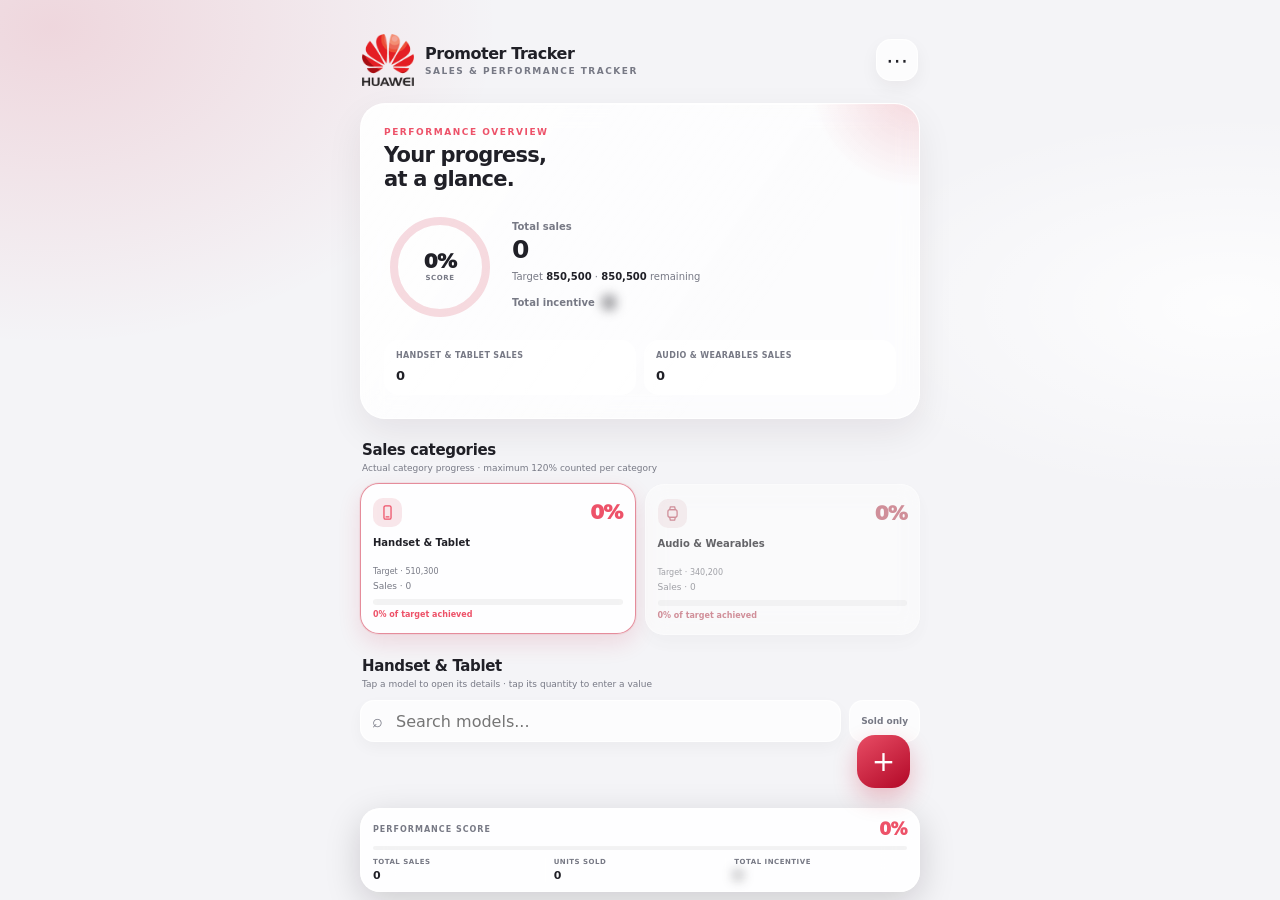
==== app/src/main/assets/index.html @ 17f8918c "Fix expanded product card clipping and smooth edit transitions" ====
<!doctype html>
<html lang="en">
<head>
<meta charset="utf-8">
<meta name="viewport" content="width=device-width,initial-scale=1,viewport-fit=cover">
<meta name="color-scheme" content="light dark">
<meta name="theme-color" content="#f7f7fa">
<title>Promoter Tracker — Liquid Glass V10 Exclusive Panels</title>
<style>
:root{
  color-scheme:light dark;
  --red:#c8102e;--red2:#ed5269;--ink:#202027;--muted:#777985;
  --bg:#f4f4f7;--glass:rgba(255,255,255,.72);--glass-strong:rgba(255,255,255,.91);
  --line:rgba(255,255,255,.94);--surface:rgba(255,255,255,.72);--soft:rgba(35,35,45,.055);
  --field:#fcfcfe;--field-border:rgba(72,76,91,.22);--field-shadow:inset 0 1px 2px rgba(25,28,38,.045),0 1px 2px rgba(25,28,38,.025);--shadow:0 14px 36px rgba(42,20,28,.075),inset 0 1px 0 rgba(255,255,255,.9);
  --danger:#c52b3e;--good:#16875a;
}
@media(prefers-color-scheme:dark){
 :root{
  --ink:#f3f3f6;--muted:#a5a6b0;--bg:#101116;--glass:rgba(31,32,41,.72);
  --glass-strong:rgba(29,30,38,.94);--line:rgba(255,255,255,.12);
  --surface:rgba(255,255,255,.065);--soft:rgba(255,255,255,.075);--field:#20212a;--field-border:rgba(255,255,255,.17);--field-shadow:inset 0 1px 2px rgba(0,0,0,.18);
  --shadow:0 14px 38px rgba(0,0,0,.28),inset 0 1px 0 rgba(255,255,255,.07);
  --danger:#ff7789;--good:#61d5a0;
 }
}
*{box-sizing:border-box;-webkit-tap-highlight-color:transparent}
html{scroll-behavior:smooth}
body{
 margin:0;min-height:100vh;padding:env(safe-area-inset-top) 14px calc(132px + env(safe-area-inset-bottom));
 color:var(--ink);font-family:Inter,ui-sans-serif,system-ui,-apple-system,"Segoe UI",sans-serif;
 background:radial-gradient(ellipse at 4% 3%,rgba(200,16,46,.13),transparent 28rem),
 radial-gradient(ellipse at 96% 34%,rgba(255,255,255,.82),transparent 25rem),
 linear-gradient(145deg,var(--bg),var(--bg));
}
@media(prefers-color-scheme:dark){
 body{background:radial-gradient(ellipse at 3% 2%,rgba(200,16,46,.19),transparent 28rem),radial-gradient(ellipse at 100% 30%,rgba(115,70,83,.10),transparent 26rem),linear-gradient(145deg,#101116,#171820 60%,#101116)}
}
button,input,select{font:inherit}button{cursor:pointer;color:inherit}
button:focus-visible,input:focus-visible,select:focus-visible{outline:2px solid var(--red2);outline-offset:2px}
.app{width:min(100%,560px);margin:auto}
.glass{background:var(--glass);border:1px solid var(--line);border-radius:25px;box-shadow:var(--shadow);backdrop-filter:blur(14px) saturate(1.18);-webkit-backdrop-filter:blur(14px) saturate(1.18)}
.top{display:flex;align-items:center;justify-content:space-between;padding:14px 2px 17px}
.brand{display:flex;align-items:center;gap:11px}.mark{width:52px;height:52px;flex:none;display:grid;place-items:center;background:transparent;border:0;border-radius:0;box-shadow:none;overflow:visible}
.mark img{display:block;width:52px;height:52px;object-fit:contain;object-position:center;filter:none}.brand b{font-size:16px;letter-spacing:-.45px}.brand small{display:block;margin-top:3px;color:var(--muted);font-size:9px;letter-spacing:1.5px;font-weight:800}
.icon{width:42px;height:42px;border:1px solid var(--line);border-radius:15px;background:var(--glass);box-shadow:0 7px 18px #1e14190d;font-size:22px}
.hero{position:relative;overflow:hidden;padding:20px 18px 17px;background:linear-gradient(125deg,var(--glass-strong),var(--glass) 70%)}
.hero:after{content:"";position:absolute;width:210px;height:210px;right:-100px;top:-125px;border-radius:50%;background:radial-gradient(circle,rgba(200,16,46,.17),transparent 70%);pointer-events:none}
.hero>*{position:relative;z-index:1}.herohead{display:flex;align-items:center;justify-content:space-between;gap:8px}
.eyebrow{color:var(--red2);font-size:9px;font-weight:850;letter-spacing:1.55px}
.hero h1{font-size:21px;line-height:1.12;letter-spacing:-.75px;margin:7px 0 0}
.tag{white-space:nowrap;border-radius:99px;padding:7px 9px;background:rgba(200,16,46,.09);border:1px solid rgba(200,16,46,.20);color:var(--red2);font-size:8px;font-weight:850;letter-spacing:.65px}
.hero-main{display:grid;grid-template-columns:104px minmax(0,1fr);align-items:center;gap:16px;margin-top:20px}
.ring{width:104px;height:104px;flex:none;position:relative;min-width:0}.ring svg{width:100%;height:100%;transform:rotate(-90deg)}
.ring circle{fill:none;stroke-width:8}.ring .track{stroke:rgba(200,16,46,.15)}.ring .value{stroke:var(--red2);stroke-linecap:round;stroke-dasharray:289;stroke-dashoffset:289;transition:stroke-dashoffset .25s ease}
.ringtext{position:absolute;inset:0;display:flex;flex-direction:column;align-items:center;justify-content:center;gap:4px;padding:8px;text-align:center;white-space:normal;overflow:hidden}.ringtext b{display:block;width:100%;font-size:clamp(15px,4.8vw,20px);font-weight:950;letter-spacing:-.8px;line-height:1;white-space:nowrap;font-variant-numeric:tabular-nums}.ringtext span{display:block;max-width:100%;font-size:7px;line-height:1.1;color:var(--muted);font-weight:850;letter-spacing:.55px;white-space:normal;overflow-wrap:anywhere}
.label{font-size:10px;color:var(--muted);font-weight:650}.sales-number{font-size:25px;font-weight:800;letter-spacing:-1px;margin:3px 0 5px}
.sub{font-size:10px;color:var(--muted);line-height:1.55}.sub b{color:var(--ink);font-weight:700}
.incentive-line{display:flex;align-items:center;gap:8px;margin-top:8px;flex-wrap:wrap}
.incentive-label{font-size:10px;color:var(--muted);font-weight:650}
.money{font-size:18px;font-weight:650;letter-spacing:-.35px;transition:filter .18s ease;display:inline-block;border:0;padding:0;background:transparent;color:var(--ink);font-family:inherit;cursor:pointer;text-align:left}
.money.concealed{filter:blur(6px);user-select:none;-webkit-user-select:none}
.money:focus-visible{outline:2px solid var(--red2);outline-offset:4px;border-radius:5px}
.incentive-toggle{touch-action:manipulation}
.stats{display:flex;gap:8px;margin-top:17px}.stat{flex:1;min-width:0;padding:10px 11px;border-radius:15px;background:var(--surface);border:1px solid var(--line)}
.stat small{display:block;font-size:8px;color:var(--muted);font-weight:800;margin-bottom:5px;letter-spacing:.35px}.stat b{font-size:13px;font-weight:750}
.heading{display:flex;justify-content:space-between;align-items:end;margin:22px 2px 11px}
.heading h2{font-size:15px;letter-spacing:-.35px;margin:0;font-weight:820}.heading p{font-size:9px;color:var(--muted);margin:4px 0 0}
.cats{display:grid;grid-template-columns:1fr 1fr;gap:9px}
.cat{text-align:left;padding:12px;border-radius:19px;border:1px solid var(--line);background:var(--glass);box-shadow:0 8px 20px rgba(25,20,30,.045);backdrop-filter:blur(10px);-webkit-backdrop-filter:blur(10px);opacity:.68;filter:saturate(.62);transform:translateY(0);transition:opacity .24s ease,filter .24s ease,transform .24s ease,background-color .24s ease,border-color .24s ease,box-shadow .24s ease}
.cat.active{opacity:1;filter:saturate(1);transform:translateY(-1px);background:var(--glass-strong);border-color:rgba(200,16,46,.48);box-shadow:0 9px 23px rgba(200,16,46,.12),0 0 0 1px rgba(200,16,46,.06)}
.cat:active{transform:scale(.985)}
.cat:focus-visible{outline:2px solid var(--red2);outline-offset:3px}
#listTitle{transition:opacity .18s ease,transform .18s ease}
.list.category-switching{animation:categoryListEnter .28s ease both}
@keyframes categoryListEnter{from{opacity:.55;transform:translateY(5px)}to{opacity:1;transform:translateY(0)}}
@media(prefers-reduced-motion:reduce){.cat,#listTitle,.list.category-switching{transition:none;animation:none!important}}
.catrow{display:flex;align-items:center;justify-content:space-between;min-height:32px}.caticon{width:29px;height:29px;border-radius:10px;display:grid;place-items:center;color:var(--red2);background:rgba(200,16,46,.10);font-size:16px}
.pct{color:var(--red2);font-weight:950;font-size:20px;letter-spacing:-.8px;line-height:1}.catname{font-size:10px;font-weight:850;line-height:1.3;margin-top:8px;min-height:26px}
.target{font-size:8px;color:var(--muted);margin-top:5px}.cat-sales{font-size:9px;color:var(--muted);margin-top:5px}.achievement-note{font-size:8px;color:var(--red2);font-weight:850;margin-top:5px;min-height:11px}
.track{height:6px;border-radius:99px;background:var(--soft);overflow:hidden;margin-top:8px}.fill{height:100%;border-radius:99px;background:linear-gradient(90deg,var(--red),var(--red2));width:0%;transition:width .2s ease}


.tools{display:flex;gap:8px;margin-bottom:10px}.searchwrap{position:relative;flex:1;min-width:0}.searchwrap span{position:absolute;left:12px;top:10px;color:var(--muted);font-size:18px}
.search{width:100%;height:42px;border:1px solid var(--line);border-radius:14px;background:var(--glass);padding:0 10px 0 35px;outline:none;color:var(--ink);box-shadow:0 6px 15px rgba(25,20,30,.035)}
.filter{border:1px solid var(--line);border-radius:14px;padding:0 11px;background:var(--glass);font-size:9px;font-weight:800;color:var(--muted)}
.filter.active{color:var(--red2);background:rgba(200,16,46,.10);border-color:rgba(200,16,46,.30)}
.list{padding-bottom:12px;display:grid;gap:8px}.model{display:grid;grid-template-columns:minmax(0,1fr) auto;gap:8px 10px;padding:12px;border:1px solid var(--line);border-radius:18px;background:var(--glass);box-shadow:0 7px 17px rgba(25,20,30,.035);content-visibility:auto;contain-intrinsic-size:100px}
.model.sold{background:var(--glass-strong)}.model-main{display:block;width:100%;min-width:0;padding:0;border:0;background:transparent;text-align:left;color:inherit;cursor:pointer}.model-top{display:flex;align-items:center;gap:7px;min-width:0}
.modelname{font-size:12px;font-weight:820;white-space:nowrap;overflow:hidden;text-overflow:ellipsis}.meta,.detailtext{font-size:8px;color:var(--muted);margin-top:4px}
.stepper{display:flex;align-items:center;gap:6px;padding:4px;border-radius:12px;background:var(--soft);border:1px solid var(--line);align-self:center}
.stepper button{width:27px;height:27px;border:0;border-radius:9px;background:var(--glass-strong);box-shadow:0 2px 6px rgba(20,20,25,.08);font-size:17px;color:var(--ink)}
.stepper .plus{background:linear-gradient(145deg,#e64b64,#b80b2b);color:#fff;box-shadow:0 4px 9px #c8102e35}
.stepper .qty-edit{min-width:29px;height:29px;padding:0 4px;border:1px solid var(--line);border-radius:9px;background:var(--glass-strong);color:var(--red2);font-size:13px;font-weight:950;text-align:center;font-variant-numeric:tabular-nums}.stepper .qty-manual{width:54px;height:29px;padding:0 4px;border:1px solid rgba(200,16,46,.42);border-radius:9px;background:var(--field);color:var(--ink);font-size:13px;font-weight:900;text-align:center;font-variant-numeric:tabular-nums;outline:none}
.details{display:grid;grid-column:1/-1;grid-template-columns:minmax(0,1fr);grid-template-rows:0fr;gap:0;border-top:1px solid transparent;padding-top:0;min-height:0;opacity:0;transform:translateY(-4px);transition:grid-template-rows .32s cubic-bezier(.2,.75,.25,1),padding-top .28s ease,opacity .22s ease,transform .32s ease,border-color .25s ease}
.model.open .details{grid-template-rows:1fr;gap:9px;border-top-color:var(--line);padding-top:10px;opacity:1;transform:translateY(0)}
.details-inner{grid-column:1/-1;display:grid;grid-template-columns:minmax(0,1fr) minmax(0,1fr);gap:9px;min-height:0;overflow:hidden;align-content:start}
.details label{font-size:8px;color:var(--muted);font-weight:750;display:grid;gap:5px}
.details input{width:100%;height:40px;min-width:0;border:1px solid var(--field-border);border-radius:12px;padding:0 11px;background:var(--field);box-shadow:var(--field-shadow);color:var(--ink);transition:border-color .18s ease,box-shadow .18s ease,background-color .18s ease}.details input:focus{border-color:rgba(200,16,46,.58);box-shadow:0 0 0 3px rgba(200,16,46,.09),var(--field-shadow)}
.detail-actions{grid-column:1/-1;display:flex;align-items:center;justify-content:space-between;gap:8px;margin-top:2px}.detail-note{font-size:8px;color:var(--muted)}
.delete-model{border:1px solid rgba(197,43,62,.28);border-radius:10px;background:rgba(197,43,62,.09);color:var(--danger);font-size:9px;font-weight:850;padding:8px 11px}
.empty{padding:24px;text-align:center;color:var(--muted);font-size:11px}
.foot{text-align:center;color:var(--muted);font-size:8px;margin:16px 0 4px;opacity:.8}
.fab{position:fixed;transition:opacity .18s ease,transform .18s ease;z-index:10;touch-action:manipulation;pointer-events:auto;right:max(20px,calc((100vw - 560px)/2 + 10px));bottom:calc(112px + env(safe-area-inset-bottom));width:53px;height:53px;border:0;border-radius:18px;color:#fff;font-size:28px;background:linear-gradient(145deg,#e84d65,#b20827);box-shadow:0 10px 23px #c8102e40}
.fab.at-page-end{opacity:0;pointer-events:none;transform:translateY(10px) scale(.92)}
body.editing-model .fab{opacity:0;pointer-events:none;transform:translateY(10px) scale(.92)}
body.editing-model .sticky-summary{opacity:0;pointer-events:none;transform:translate(-50%,12px);transition:opacity .2s ease,transform .24s ease}
.sticky-summary{transition:opacity .2s ease,transform .24s ease}
.sticky-summary{position:fixed;z-index:6;left:50%;bottom:calc(8px + env(safe-area-inset-bottom));transform:translateX(-50%);width:min(calc(100% - 18px),560px);padding:10px 12px 9px;border:1px solid var(--line);border-radius:20px;background:var(--glass-strong);box-shadow:0 10px 35px rgba(15,12,20,.17),inset 0 1px 0 rgba(255,255,255,.25);backdrop-filter:blur(16px) saturate(1.2);-webkit-backdrop-filter:blur(16px) saturate(1.2)}
.summary-top{display:flex;align-items:center;justify-content:space-between;gap:8px;margin-bottom:7px}
.summary-title{font-size:8px;font-weight:900;letter-spacing:1px;color:var(--muted)}
.summary-percent{font-size:17px;font-weight:950;letter-spacing:-.5px;color:var(--red2)}
.summary-track{height:4px;border-radius:99px;background:var(--soft);overflow:hidden;margin-bottom:8px}.summary-track span{display:block;height:100%;width:0;background:linear-gradient(90deg,var(--red),var(--red2));border-radius:99px}
.summary-metrics{display:grid;grid-template-columns:1fr 1fr 1fr;gap:8px}
.summary-metric{min-width:0;border-right:1px solid var(--line);padding-right:6px}.summary-metric:last-child{border:0}
.summary-metric small{display:block;font-size:7px;color:var(--muted);font-weight:850;letter-spacing:.5px;margin-bottom:3px}
.summary-metric b{display:block;font-size:11px;font-weight:750;white-space:nowrap;overflow:hidden;text-overflow:ellipsis}
.summary-incentive{display:flex;align-items:center;gap:5px}.summary-incentive .money{font-size:11px;font-weight:650}
.sheet{position:fixed;inset:0;z-index:15;display:none;align-items:end;justify-content:center;padding:12px;background:rgba(15,12,18,.40);backdrop-filter:blur(6px);-webkit-backdrop-filter:blur(6px)}
.sheet.show{display:flex}.panel{width:min(100%,510px);max-height:84vh;overflow:auto;border-radius:25px;padding:19px;background:var(--glass-strong);border:1px solid var(--line);box-shadow:0 24px 65px rgba(0,0,0,.28)}
.grip{width:38px;height:4px;border-radius:99px;background:var(--muted);opacity:.35;margin:-7px auto 16px}
.panel h2{font-size:18px;margin:0 0 14px;letter-spacing:-.45px}
.settings-section-title{font-size:12px;font-weight:900;letter-spacing:.2px;margin:8px 0 0;color:var(--ink)}
.field{display:grid;gap:5px;margin-bottom:11px;font-size:9px;color:var(--muted);font-weight:800}
.field input,.field select{height:42px;border:1px solid var(--line);border-radius:12px;background:var(--field);padding:0 11px;color:var(--ink)}
.fieldrow{display:grid;grid-template-columns:1fr 1fr;gap:9px}
.primary,.secondary,.danger-btn{width:100%;min-height:43px;border-radius:13px;font-size:11px;font-weight:850}
.primary{border:0;color:#fff;background:linear-gradient(110deg,#d51b3b,#ad0928);box-shadow:0 7px 17px #c8102e2a}
.secondary{margin-top:8px;border:1px solid var(--line);background:var(--surface);color:var(--ink)}
.danger-btn{margin-top:8px;border:1px solid rgba(197,43,62,.28);background:rgba(197,43,62,.08);color:var(--danger)}
.helper{font-size:9px;line-height:1.5;color:var(--muted);margin:10px 2px}
.drive-delete-picker{margin-top:16px;padding:12px;border:1px solid var(--line);border-radius:14px;background:var(--surface)}
.drive-delete-heading{display:flex;align-items:center;justify-content:space-between;gap:10px;flex-wrap:wrap;font-size:12px}
.drive-select-all{display:flex;align-items:center;gap:7px;font-size:11px}
.drive-select-all input,.drive-backup-delete-item input{width:18px;height:18px;accent-color:var(--accent);flex:0 0 auto}
.drive-backup-delete-list{max-height:260px;overflow-y:auto;overscroll-behavior:contain;border:1px solid var(--line);border-radius:10px;background:var(--bg)}
.drive-backup-delete-item{display:flex;align-items:center;gap:10px;padding:10px;border-bottom:1px solid var(--line);min-width:0}
.drive-backup-delete-item:last-child{border-bottom:0}
.drive-backup-delete-details{display:flex;flex-direction:column;gap:3px;min-width:0;flex:1}
.drive-backup-delete-details b{font-size:11px;overflow-wrap:anywhere}
.drive-backup-delete-details small{font-size:10px;color:var(--muted)}
#driveDeleteSelected:disabled{opacity:.45;cursor:not-allowed}
.toast{
 position:fixed;z-index:100;left:50%;
 bottom:calc(18px + env(safe-area-inset-bottom));
 width:max-content;max-width:calc(100vw - 32px);box-sizing:border-box;
 transform:translate(-50%,12px);opacity:0;pointer-events:none;
 display:block;background:#252329;color:#fff;
 padding:12px 16px;border:1px solid rgba(255,255,255,.12);border-radius:16px;
 font-size:12px;font-weight:750;line-height:1.45;text-align:center;
 white-space:normal;overflow-wrap:anywhere;word-break:normal;
 box-shadow:0 8px 28px rgba(0,0,0,.24);
 transition:opacity .16s,transform .16s;
}
.toast.show{opacity:1;transform:translate(-50%,0)}
@media(max-width:380px){.toast{max-width:calc(100vw - 24px);padding:11px 14px;font-size:11px}}
.hidden-file{display:none}
@media(min-width:700px){body{padding-top:20px}.hero{padding:23px}.hero-main{grid-template-columns:112px minmax(0,1fr)}.ring{width:112px;height:112px}}
@media(max-width:360px){body{padding-left:9px;padding-right:9px}.hero{padding:17px 14px}.hero-main{grid-template-columns:88px minmax(0,1fr);gap:12px}.ring{width:88px;height:88px}.sales-number{font-size:22px}.tag{font-size:7px;padding:6px}.sticky-summary{width:calc(100% - 12px);padding:9px}.summary-metric b{font-size:10px}}
@media(prefers-reduced-motion:reduce){*,*::before,*::after{scroll-behavior:auto!important;transition:none!important;animation:none!important}}
 

/* Light-mode readability correction: Backup & Restore only. */
@media(prefers-color-scheme:light){
 #sBackup .panel{background:#f8f8fb;border-color:#d1d2da}
 #sBackup .backup-source{background:#fff;border-color:#d2d3dc}
 #sBackup .backup-source h3{color:#202027}
 #sBackup .note,#sBackup .backup-status{color:#555762}
 #sBackup .field{color:#454752}
 #sBackup .secondary,#sBackup .restore-trigger{
  background:#f0f0f4;border-color:#c6c7d1;color:#202027;
 }
 #sBackup #pasteBackup{background:#fff;border-color:#c6c7d1;color:#202027}
 #sBackup #pasteBackup::placeholder{color:#777985;opacity:1}
}

/* Native Android backup controls retained inside the approved V10 panels. */
/* Backup sheet: responsive destination accordions. */
#sBackup{overflow-x:hidden;padding:10px;align-items:flex-end}
#sBackup .backup-panel{width:min(100%,510px);max-width:100%;min-width:0;max-height:88vh;max-height:88dvh;overflow-x:hidden;overscroll-behavior:contain}
#sBackup .backup-panel>*{min-width:0;max-width:100%}
#sBackup .backup-source,#sBackup .backup-accordion{min-width:0;max-width:100%;overflow:hidden}
.backup-intro{font-size:10px}
.backup-destination-row{display:grid;grid-template-columns:repeat(3,minmax(0,1fr));gap:7px}
.backup-destination-row label{display:flex;align-items:center;justify-content:center;gap:5px;min-width:0;padding:10px 5px;border:1px solid var(--line);border-radius:12px;background:var(--surface);font-size:10px;font-weight:800}
.backup-destination-row input{width:16px;height:16px;accent-color:var(--red2);flex:none}
.backup-accordion{border:1px solid var(--line);border-radius:16px;background:var(--surface);margin:10px 0}
.backup-accordion summary{display:flex;align-items:center;justify-content:space-between;gap:10px;list-style:none;cursor:pointer;padding:14px;min-width:0}
.backup-accordion summary::-webkit-details-marker{display:none}
.backup-accordion summary span:first-child{display:grid;gap:4px;min-width:0}
.backup-accordion summary b{font-size:12px}
.backup-accordion summary small{font-size:9px;line-height:1.4;color:var(--muted);font-weight:500}
.accordion-chevron{font-size:20px;color:var(--red2);transition:transform .15s}
.backup-accordion[open] .accordion-chevron{transform:rotate(180deg)}
.accordion-content{padding:0 12px 12px;display:grid;gap:8px;min-width:0}
.accordion-content .field{min-width:0;width:100%;margin:0}
.accordion-content select{width:100%;min-width:0;height:42px;border:1px solid var(--line);border-radius:12px;background:var(--field);padding:0 10px;color:var(--ink)}
.backup-actions{display:grid;grid-template-columns:repeat(2,minmax(0,1fr));gap:8px}
.backup-actions>*{width:100%;min-width:0;margin:0}
#sBackup .backup-row{flex-wrap:wrap;align-items:center}
#sBackup .backup-row>*{min-width:0;max-width:100%}
#sBackup .backup-row .field{flex:1 1 100%}
#sBackup .backup-status,#sBackup .note{overflow-wrap:anywhere}
#sBackup .restore-trigger{min-height:43px;padding:0 8px}
@media(max-width:380px){.backup-destination-row label{font-size:9px;gap:3px;padding:9px 3px}.backup-actions{grid-template-columns:1fr}}

.backup-source{padding:12px;border:1px solid var(--line);border-radius:16px;background:var(--surface);display:grid;gap:8px;margin:10px 0}
.backup-source h3{font-size:11px;margin:0;color:var(--ink)}
.backup-row{display:flex;align-items:center;justify-content:space-between;gap:8px;min-width:0}
.backup-row .secondary,.backup-row .primary{width:auto;flex:1;min-width:0;padding:0 8px;font-size:9px}
.backup-status,.note{font-size:8px;line-height:1.5;color:var(--muted)}
.backup-select{display:grid;gap:4px}
.restore-trigger{position:relative;display:grid;place-items:center;cursor:pointer;text-align:center}
.restore-trigger input[type=file]{position:absolute;inset:0;width:100%;height:100%;opacity:0;z-index:2;cursor:pointer;font-size:0}
#pasteBackup{width:100%;min-height:88px;resize:vertical;text-align:left;font:10px/1.5 ui-monospace,monospace;border:1px solid var(--line);border-radius:12px;padding:10px;color:var(--ink);background:var(--field)}
#pasteBackup:focus{border-color:rgba(200,16,46,.48);box-shadow:0 0 0 3px rgba(200,16,46,.09);outline:0}

/* Hidden reorder control: appears only after a long press on a model card. */
.model-top{display:flex;align-items:center;gap:8px}
.model-top .modelname{flex:1;min-width:0}
.drag-handle{display:none;flex:none;width:30px;height:30px;border:1px solid var(--line);border-radius:9px;background:var(--surface);color:var(--muted);font-size:20px;line-height:1;place-items:center;user-select:none;-webkit-user-select:none}
.model.reorder-armed .drag-handle{display:grid}
.model.reorder-armed{outline:1px dashed var(--red2)}
.model.dragging{opacity:.48;outline:1px dashed var(--red2)}
.model.drag-over{border-color:var(--red2);box-shadow:0 0 0 2px rgba(200,16,46,.12)}

/* Version update indicator and changelog panel */
.menu-with-update{position:relative}
.update-dot{position:absolute;right:5px;top:5px;width:9px;height:9px;border-radius:50%;background:#d71935;border:2px solid var(--surface);box-shadow:0 0 0 1px rgba(215,25,53,.18);display:none}
.update-dot.visible{display:block}
.new-pill{display:inline-flex;align-items:center;justify-content:center;margin-left:8px;padding:2px 6px;border-radius:99px;background:#d71935;color:#fff;font-size:8px;font-weight:850;letter-spacing:.4px}
.change-entry{padding:12px 0;border-top:1px solid var(--line)}
.change-version{font-size:11px;font-weight:850;color:var(--red2);margin-bottom:7px}
.change-entry ul{margin:0;padding-left:18px;color:var(--text);font-size:11px;line-height:1.65}
.change-entry li{margin:5px 0}

.security-divider{height:1px;background:var(--line);margin:16px 0 10px}
.security-setting-row{display:flex;align-items:center;justify-content:space-between;gap:14px;padding:10px 0;border-bottom:1px solid var(--line)}
.security-setting-row div{display:flex;flex-direction:column;gap:4px}.security-setting-row b{font-size:12px;color:var(--text)}.security-setting-row small{font-size:10px;color:var(--muted);line-height:1.4}
.security-setting-row input{width:22px;height:22px;accent-color:var(--red2)}
.security-status{font-size:10px;line-height:1.5;color:var(--muted);margin:9px 0}
.security-lock{display:none;position:fixed;inset:0;z-index:10000;background:var(--bg);align-items:center;justify-content:center;padding:22px}
.security-lock.show{display:flex}.security-lock-card{width:min(100%,360px);padding:26px 22px;border:1px solid var(--line);border-radius:22px;background:var(--surface);box-shadow:var(--shadow);text-align:center}
.security-lock-brand{font-size:10px;letter-spacing:2px;font-weight:900;color:var(--muted)}.security-fingerprint{width:90px;height:90px;margin:22px auto 16px;border-radius:50%;display:grid;place-items:center;background:rgba(200,16,46,.09);color:var(--red2);font-size:52px}
.security-lock-card h2{font-size:20px;margin:8px 0}.security-lock-card p{font-size:12px;color:var(--muted);line-height:1.5}.security-lock-card button{width:100%;margin-top:10px}.security-lock-card #pinUnlockArea[hidden]{display:none}\n</style>
<style>
/* Backup & Restore text must wrap inside the panel on narrow phones. */
#sBackup .backup-panel{box-sizing:border-box;padding-left:16px;padding-right:16px}
#sBackup .backup-panel p,#sBackup .backup-panel small,#sBackup .backup-panel label,
#sBackup .backup-panel summary,#sBackup .backup-panel h2,#sBackup .backup-panel h3{
 max-width:100%;min-width:0;white-space:normal;overflow-wrap:anywhere;word-break:normal;
}
#sBackup .backup-intro,#sBackup .backup-save-explainer{font-size:12px;line-height:1.55;margin:8px 0 12px}
#sBackup .backup-status,#sBackup .note{line-height:1.5;text-align:left}
#sBackup .backup-destination-row label{white-space:normal;text-align:center;line-height:1.3}
#sBackup .backup-source,#sBackup .backup-accordion{box-sizing:border-box}
</style>
</head>
<body>
<div class="app">
 <header class="top">
  <div class="brand"><div class="mark" role="img" aria-label="Huawei logo"><img src="huawei-logo.png" alt="Huawei logo"></div><div><b>Promoter Tracker</b><small>SALES & PERFORMANCE TRACKER</small></div></div>
  <button class="icon menu-with-update" id="menu" type="button" aria-label="Open quick actions" aria-haspopup="dialog">⋯<span class="update-dot" id="changelogDot" aria-hidden="true"></span></button>
 </header>

 <section class="hero glass">
  <div class="herohead">
   <div><div class="eyebrow">PERFORMANCE OVERVIEW</div><h1>Your progress,<br>at a glance.</h1></div>
  </div>
  <div class="hero-main">
   <div class="ring"><svg viewBox="0 0 112 112" aria-hidden="true"><circle class="track" cx="56" cy="56" r="46"/><circle class="value" id="ring" cx="56" cy="56" r="46"/></svg><div class="ringtext"><b id="score">0%</b><span>SCORE</span></div></div>
   <div>
    <div class="label">Total sales</div><div class="sales-number" id="salesTotal">0</div>
    <div class="sub">Target <b id="targetTotal">850,500</b> · <b id="remaining">850,500</b> remaining</div>
    <div class="incentive-line"><span class="incentive-label">Total incentive</span><button class="money concealed incentive-toggle" id="heroIncentive" type="button" data-incentive-toggle aria-label="Tap to reveal total incentive">0</button></div>
   </div>
  </div>
  <div class="stats">
   <div class="stat"><small>HANDSET &amp; TABLET SALES</small><b id="handsetSales">0</b></div>
   <div class="stat"><small>AUDIO &amp; WEARABLES SALES</small><b id="wearSales">0</b></div>
  </div>
 </section>

 <div class="heading"><div><h2>Sales categories</h2><p>Actual category progress · maximum 120% counted per category</p></div></div>
 <section class="cats">
  <button class="cat active" data-cat="m" aria-pressed="true">
   <div class="catrow"><span class="caticon" aria-hidden="true"><svg viewBox="0 0 24 24" width="17" height="17" fill="none" stroke="currentColor" stroke-width="1.8" stroke-linecap="round" stroke-linejoin="round"><rect x="7" y="2.5" width="10" height="19" rx="2.2"/><path d="M10 18.2h4"/></svg></span><span class="pct" id="mPct">0%</span></div>
   <div class="catname">Handset &amp; Tablet</div><div class="target">Target · <span id="mTarget">510,300</span></div>
   <div class="cat-sales">Sales · <span id="mSales">0</span></div><div class="track"><div class="fill" id="mFill"></div></div><div class="achievement-note" id="mAchievement">0% of target achieved</div>
  </button>
  <button class="cat" data-cat="w" aria-pressed="false">
   <div class="catrow"><span class="caticon" aria-hidden="true"><svg viewBox="0 0 24 24" width="17" height="17" fill="none" stroke="currentColor" stroke-width="1.8" stroke-linecap="round" stroke-linejoin="round"><path d="M9 2.5h6l1 4H8l1-4ZM8 17.5h8l-1 4H9l-1-4Z"/><rect x="5.5" y="6.5" width="13" height="11" rx="3"/></svg></span><span class="pct" id="wPct">0%</span></div>
   <div class="catname">Audio &amp; Wearables</div><div class="target">Target · <span id="wTarget">340,200</span></div>
   <div class="cat-sales">Sales · <span id="wSales">0</span></div><div class="track"><div class="fill" id="wFill"></div></div><div class="achievement-note" id="wAchievement">0% of target achieved</div>
  </button>
 </section>

 

 <div class="heading"><div><h2 id="listTitle">Handset &amp; Tablet</h2><p>Tap a model to open its details · tap its quantity to enter a value</p></div></div>
 <div class="tools">
  <div class="searchwrap"><span>⌕</span><input class="search" id="search" placeholder="Search models..." type="search" aria-label="Search models"></div>
  <button class="filter" id="sold">Sold only</button>
 </div>
 <main class="list" id="models"></main>
</div>

<button class="fab" id="add" type="button" aria-label="Add a model" title="Add a model">+</button>

<div class="sticky-summary" aria-label="Always visible performance summary">
 <div class="summary-top"><span class="summary-title">PERFORMANCE SCORE</span><span class="summary-percent" id="stickyPct">0%</span></div>
 <div class="summary-track"><span id="stickyFill"></span></div>
 <div class="summary-metrics">
  <div class="summary-metric"><small>TOTAL SALES</small><b id="stickySales">0</b></div>
  <div class="summary-metric"><small>UNITS SOLD</small><b id="stickyUnits">0</b></div>
  <div class="summary-metric"><small>TOTAL INCENTIVE</small><div class="summary-incentive"><button class="money concealed incentive-toggle" id="stickyIncentive" type="button" data-incentive-toggle aria-label="Tap to reveal total incentive">0</button></div></div>
 </div>
</div>

<div class="sheet" id="addSheet"><div class="panel"><div class="grip"></div><h2>Add a model</h2>
 <label class="field">Model name<input id="newName" placeholder="e.g. New handset" maxlength="70"></label>
 <label class="field">Category<select id="newCat"><option value="m">Handset &amp; Tablet</option><option value="w">Audio &amp; Wearables</option></select></label>
 <div class="fieldrow"><label class="field">RRP / sales value<input id="newRrp" type="number" min="0" step="0.01" placeholder="0"></label><label class="field">Incentive per unit (AED)<input id="newInc" type="number" min="0" step="0.01" placeholder="0"></label></div>
 <button class="primary" id="save">Add model</button><button class="secondary" data-close>Cancel</button>
</div></div>

<div class="sheet" id="menuSheet" role="dialog" aria-modal="true" aria-label="Quick actions"><div class="panel"><div class="grip"></div><h2>Quick actions</h2>
  <button class="secondary" id="openOptions" type="button">Settings</button>
  <button class="secondary" id="openChangelog" type="button">What’s new <span class="new-pill" id="newPill">NEW</span></button>
  <button class="secondary" id="openBackup" type="button">Backup &amp; Restore</button>
  <button class="secondary" id="checkUpdates" type="button">Check for updates</button>
  <button class="secondary" data-close type="button">Close</button>
 </div></div>
 <div class="sheet" id="changelogSheet" role="dialog" aria-modal="true" aria-label="What’s new">
 <div class="panel">
  <div class="grip"></div>
  <h2>What’s new</h2>
  <p class="helper">Updates in this version of Promoter Tracker.</p>
  <div class="change-entry"><div class="change-version">Google Drive backups</div><ul><li>Connect your Google account to keep encrypted backups in Drive.</li><li>Save a backup to Drive whenever you want, or restore a previous backup.</li><li>Choose Local or Google Drive as the single automatic backup destination.</li><li>Set separate schedules and storage options for each destination.</li></ul></div>
  <div class="change-entry"><div class="change-version">Incentive privacy</div><ul>
   <li>Incentives stay blurred until you choose to reveal them.</li>
   <li>Unlock incentive amounts securely with your fingerprint.</li>
   <li>Turn fingerprint verification for incentives on or off in Settings.</li>
   <li>Tap a revealed incentive again to hide it.</li>
  </ul></div>
  <div class="change-entry"><div class="change-version">App security</div><ul>
   <li>Protect the app with fingerprint unlock and a six-digit backup PIN.</li>
   <li>Choose when the app locks after inactivity.</li>
  </ul></div>
  <div class="change-entry"><div class="change-version">Backup &amp; restore</div><ul>
   <li>Keep your manual and automatic backups encrypted.</li>
   <li>Restore encrypted backups on the same phone without entering a password.</li>
   <li>Set a recovery password to restore backups on a new phone.</li>
   <li>Choose backup folders and automatic backup schedules.</li>
   <li>Import older JSON backups when moving to encrypted backups.</li>
  </ul></div>
  <div class="change-entry"><div class="change-version">Sales &amp; incentives</div><ul>
   <li>Edit monthly Handset &amp; Tablet and Audio &amp; Wearables targets in Settings.</li>
   <li>View sales progress, category performance, and your total incentive.</li>
   <li>Calculate incentives using the full entered per-unit amount below 80% achievement and the weighted incentive formula from 80% onward.</li>
   <li>Update model quantities and rearrange products by pressing and holding a card.</li>
  </ul></div>
  <div class="change-entry"><div class="change-version">Everyday improvements</div><ul>
   <li>Keep the main screen focused on product cards, with management tools in the menu.</li>
   <li>Use the app in light or dark mode with clearer backup and settings text.</li>
   <li>See a red indicator when there are new features to explore.</li>
  </ul></div>
  <button class="primary" id="closeChangelog" type="button">Got it</button>
 </div>
</div>

 <div class="sheet" id="optionsSheet" role="dialog" aria-modal="true" aria-label="Settings"><div class="panel"><div class="grip"></div><h2>Settings</h2>
  <h3 class="settings-section-title">Sales targets</h3>
  <p class="helper">Update the monthly sales targets used for category progress and the overall performance score.</p>
  <label class="field">Handset &amp; Tablet target (AED)<input id="targetHandset" type="number" min="1" step="1" inputmode="numeric"></label>
  <label class="field">Audio &amp; Wearables target (AED)<input id="targetWearables" type="number" min="1" step="1" inputmode="numeric"></label>
  <button class="primary" id="saveTargets" type="button">Save sales targets</button>
  <div class="security-divider"></div><h3 class="settings-section-title">App security</h3>
  <p class="helper">Protect this tracker with your phone's fingerprint and a private six-digit backup PIN.</p>
  <div class="security-setting-row"><div><b>Fingerprint lock</b><small>Require your enrolled fingerprint when reopening the app.</small></div><input id="fingerprintEnabled" type="checkbox" aria-label="Enable fingerprint lock"></div>
  <label class="field">Lock after inactivity<select id="lockTimeout"><option value="0">Immediately when leaving the app</option><option value="1">1 minute</option><option value="5">5 minutes</option><option value="15">15 minutes</option></select></label>
  <div class="security-setting-row"><div><b>Fingerprint to reveal incentive</b><small>Incentive stays blurred until your fingerprint is verified. Enabled by default.</small></div><input id="incentiveFingerprintEnabled" type="checkbox" checked aria-label="Require fingerprint to reveal incentive"></div>
  <p class="security-status" id="incentiveFingerprintStatus">Enabled · Tap either incentive amount to authenticate.</p>
  <button class="secondary" id="configurePin" type="button">Set / Change backup PIN</button><p class="security-status" id="securitySettingsStatus">Fingerprint lock is off.</p>
  <button class="primary" id="clr" type="button">Clear all quantities</button>
  <button class="danger-btn" id="reset" type="button">Reset model list</button>
  <p class="helper">Your changes save automatically on this device. Backup &amp; Restore is available as a separate action in the top-right menu. Score is calculated using the official 60/40 category weighting and achievement caps.</p>
  <button class="secondary" data-close type="button">Close</button>
 </div></div>
 <div class="sheet" id="sBackup" role="dialog" aria-modal="true" aria-label="Backup and Restore"><div class="panel backup-panel"><div class="grip"></div><h2>Backup &amp; Restore</h2>
 <p class="note backup-intro">Choose where automatic backups are saved. Only one automatic destination can be active at a time. Manual backups remain available for both destinations.</p>
 <section class="backup-source"><h3>Automatic backup destination</h3><div class="backup-destination-row">
 <label><input type="radio" name="backupDestination" id="destinationOff" value="off"> Off</label><label><input type="radio" name="backupDestination" id="destinationLocal" value="local"> Local</label><label><input type="radio" name="backupDestination" id="destinationDrive" value="drive"> Google Drive</label></div><p class="note">Select one destination. Its own frequency and settings will be used.</p></section>
 <details class="backup-accordion" id="localBackupSettings"><summary><span><b>Local backup</b><small>Save encrypted files on this device or a folder you choose</small></span><span class="accordion-chevron">⌄</span></summary><div class="accordion-content">
 <label class="field">Automatic frequency<select id="backupFrequency"><option value="daily">Daily — every 24 hours</option><option value="weekly">Weekly — every 7 days</option><option value="monthly">Monthly — every 30 days</option><option value="yearly">Yearly — every 365 days</option></select></label>
 <div class="backup-row"><span class="note">Automatic backup folder</span><button class="secondary" id="chooseAutomaticFolder" type="button">Choose folder</button></div><p class="note" id="automaticFolder">Downloads / Promoter Tracker / Automatic Backups</p>
 <div class="backup-row"><span class="note">Manual backup folder</span><button class="secondary" id="chooseManualFolder" type="button">Choose folder</button></div><p class="note" id="manualFolder">Downloads / Promoter Tracker / Manual Backups</p>
 <div class="backup-actions"><button class="primary" id="localBackup" type="button">Back up locally now</button><label class="secondary restore-trigger" for="restoreFile"><span>Restore local backup</span><input id="restoreFile" type="file" accept=".ptbackup,.json,application/octet-stream,application/json,text/plain" aria-label="Choose local backup to restore"></label></div>
 <p class="backup-status" id="restoreStatus" role="status" aria-live="polite">Choose an encrypted .ptbackup file. Older JSON backups can still be imported.</p><p class="note">Files are saved in Downloads / Promoter Tracker by default, unless you choose another folder. Android may delay scheduled work.</p></div></details>
 <details class="backup-accordion" id="driveBackupSettings"><summary><span><b>Google Drive</b><small>Private encrypted cloud backups in your Google account</small></span><span class="accordion-chevron">⌄</span></summary><div class="accordion-content">
 <p class="note" id="driveAccountStatus">Not connected</p><div class="backup-actions"><button class="secondary" id="driveConnect" type="button">Connect Google Drive</button><button class="secondary" id="driveDisconnect" type="button">Disconnect</button></div>
 <label class="field">Automatic frequency<select id="driveBackupFrequency"><option value="daily">Daily — every 24 hours</option><option value="weekly">Weekly — every 7 days</option><option value="monthly">Monthly — every 30 days</option><option value="yearly">Yearly — every 365 days</option></select></label>
 <button class="primary" id="driveManualBackup" type="button">Back up to Drive now</button><button class="secondary" id="driveRestore" type="button">Find Drive backups</button>
 <label class="field">Backup to restore (choose one)<select id="driveBackupList"><option value="">Connect and find backups</option></select></label><button class="secondary" id="driveRestoreSelected" type="button">Restore selected backup</button>
 <div class="drive-delete-picker"><div class="drive-delete-heading"><b>Choose backups to delete</b><label class="drive-select-all"><input id="driveSelectAll" type="checkbox"> Select all</label></div><p class="note" id="driveDeleteCount">0 backups selected</p><div id="driveBackupDeleteList" class="drive-backup-delete-list" aria-label="Select multiple backups for deletion"><p class="note">Find Drive backups to load the list.</p></div><button class="danger-btn" id="driveDeleteSelected" type="button" disabled>Delete selected backups</button></div>
 <button class="danger-btn" id="driveDeleteAll" type="button">Delete all app backups from Drive</button>
 <p class="note">Google Drive backups are stored in Promoter Tracker's private app-data area. They do not appear in your normal Drive folders. Internet access is required.</p><p class="backup-status" id="driveBackupStatus">No Google Drive backup yet</p></div></details>
 <section class="backup-source" id="backupEncryptionInfo"><div class="backup-row"><h3>Encrypted backups</h3><span class="backup-status">AES-256-GCM</span></div><p class="note">Backup files are encrypted by Promoter Tracker and can only be restored inside the app.</p><p class="note" id="recoveryPasswordState">Same-phone restore uses this device's secure key. For a new phone, set a recovery password before creating a backup.</p><button class="secondary" id="setRecoveryPassword" type="button">Set / Change new-phone recovery password</button></section>
 <p class="backup-status" id="backupSaveStatus" role="status" aria-live="polite">Choose Local or Google Drive, then save your automatic backup preference.</p>
 <p class="backup-status" id="backupStatus">Last backup: Not yet created</p><button class="primary" id="saveBackupSettings" type="button">Save backup settings</button><button class="secondary" data-close type="button">Close</button>
</div></div>
<div class="sheet" id="pinSetupSheet" role="dialog" aria-modal="true" aria-label="Set backup PIN"><div class="panel"><div class="grip"></div><h2>Set backup PIN</h2><p class="helper">Create a six-digit PIN. It is stored as a salted PBKDF2 hash, not as readable text.</p><label class="field">New PIN<input id="pinNew" type="password" inputmode="numeric" maxlength="6" autocomplete="new-password" placeholder="6 digits"></label><label class="field">Confirm PIN<input id="pinConfirm" type="password" inputmode="numeric" maxlength="6" autocomplete="new-password" placeholder="Repeat PIN"></label><p class="security-status" id="pinSetupStatus"></p><button class="primary" id="savePin" type="button">Save PIN</button><button class="secondary" data-close type="button">Cancel</button></div></div>
<div class="sheet" id="recoverySetupSheet" role="dialog" aria-modal="true" aria-label="Set recovery password"><div class="panel"><div class="grip"></div><h2>New-phone recovery password</h2><p class="helper">Used only if you restore a backup on a different phone. It is never needed for normal restoration on this phone. Keep it safe: without the original phone or this password, encrypted backups cannot be recovered.</p><label class="field">Recovery password<input id="recoveryNew" type="password" autocomplete="new-password" placeholder="At least 10 characters"></label><label class="field">Confirm recovery password<input id="recoveryConfirm" type="password" autocomplete="new-password" placeholder="Repeat password"></label><p class="security-status" id="recoverySetupStatus"></p><button class="primary" id="saveRecovery" type="button">Save recovery password</button><button class="secondary" data-close type="button">Cancel</button></div></div>
<div class="sheet" id="restorePasswordSheet" role="dialog" aria-modal="true" aria-label="Unlock encrypted backup"><div class="panel"><div class="grip"></div><h2>Unlock encrypted backup</h2><p class="helper">This backup was created on another phone. Enter the recovery password you set when creating it.</p><label class="field">Recovery password<input id="restoreRecoveryPassword" type="password" autocomplete="current-password" placeholder="Enter recovery password"></label><p class="security-status" id="restorePasswordStatus"></p><button class="primary" id="decryptRestore" type="button">Decrypt &amp; restore</button><button class="secondary" data-close type="button">Cancel</button></div></div>
<div class="security-lock" id="securityLock" aria-hidden="true"><div class="security-lock-card"><div class="security-lock-brand">PROMOTER TRACKER</div><div class="security-fingerprint">◎</div><h2>App locked</h2><p>Authenticate to open your sales tracker.</p><button class="primary" id="unlockFingerprint" type="button">Unlock with fingerprint</button><button class="secondary" id="showPinUnlock" type="button">Use backup PIN</button><div id="pinUnlockArea" hidden><label class="field">Six-digit PIN<input id="pinUnlockValue" type="password" inputmode="numeric" maxlength="6" autocomplete="current-password"></label><button class="primary" id="unlockPin" type="button">Unlock</button></div><p class="security-status" id="lockStatus"></p></div></div>
<div class="toast" id="toast" role="status">Saved</div>

<script>
"use strict";
const STORAGE_KEY="ptt";
const M=[["Mate X7",4999],["Mate 80 Pro",80],["Pura 90s Pro",100],["Pura 90s Pro Max",3999],["Pura 90s Pro Max 256",3499],["Pura 80",60],["Mate XT",150],["Nova 15 Max",1199],["Nova 14i",799],["Matepad 11.5",1299],["Matepad SE 11",774],["Matepad 11.5s",1799]];
const W=[["GT6 Pro",20],["GT6",699],["Watch Buds",0],["GT7",899],["GT7 Pro",1299],["FIT5",599],["Watch Ultimate",3099],["Bank 11 Pro",249],["Freeclip 2s",749],["Freeclip 2",649],["SE2",74],["SE4",189],["SE3",139]];
const INITIAL=[{"id":"m1","n":"Mate X7","r":4999,"u":0,"q":0,"g":"m"},{"id":"m2","n":"Mate 80 Pro","r":80,"u":0,"q":0,"g":"m"},{"id":"m3","n":"Pura 90s Pro","r":100,"u":0,"q":0,"g":"m"},{"id":"m4","n":"Pura 90s Pro Max","r":3999,"u":0,"q":0,"g":"m"},{"id":"m5","n":"Pura 90s Pro Max 256","r":3499,"u":0,"q":0,"g":"m"},{"id":"m6","n":"Pura 80","r":60,"u":0,"q":0,"g":"m"},{"id":"m7","n":"Mate XT","r":150,"u":0,"q":0,"g":"m"},{"id":"m8","n":"Nova 15 Max","r":1199,"u":0,"q":0,"g":"m"},{"id":"m9","n":"Nova 14i","r":799,"u":0,"q":0,"g":"m"},{"id":"m10","n":"Matepad 11.5","r":1299,"u":0,"q":0,"g":"m"},{"id":"m11","n":"Matepad SE 11","r":774,"u":0,"q":0,"g":"m"},{"id":"m12","n":"Matepad 11.5s","r":1799,"u":0,"q":0,"g":"m"},{"id":"w1","n":"GT6 Pro","r":20,"u":0,"q":0,"g":"w"},{"id":"w2","n":"GT6","r":699,"u":0,"q":0,"g":"w"},{"id":"w3","n":"Watch Buds","r":0,"u":0,"q":0,"g":"w"},{"id":"w4","n":"GT7","r":899,"u":0,"q":0,"g":"w"},{"id":"w5","n":"GT7 Pro","r":1299,"u":0,"q":0,"g":"w"},{"id":"w6","n":"FIT5","r":599,"u":0,"q":0,"g":"w"},{"id":"w7","n":"Watch Ultimate","r":3099,"u":0,"q":0,"g":"w"},{"id":"w8","n":"Bank 11 Pro","r":249,"u":0,"q":0,"g":"w"},{"id":"w9","n":"Freeclip 2s","r":749,"u":0,"q":0,"g":"w"},{"id":"w10","n":"Freeclip 2","r":649,"u":0,"q":0,"g":"w"},{"id":"w11","n":"SE2","r":74,"u":0,"q":0,"g":"w"},{"id":"w12","n":"SE4","r":189,"u":0,"q":0,"g":"w"},{"id":"w13","n":"SE3","r":139,"u":0,"q":0,"g":"w"}];
const KEY={m:"tm",w:"tw"};
const INCENTIVE_RULES={
 mobileWeight:0.60,wearableWeight:0.40,categoryAchievementCap:120,
 totalAchievementCap:110,minimumAchievement:80,kpiPackageAED:600,
 maximumPayoutAED:10000
};
const $=id=>document.getElementById(id);
const fmt=n=>Number(n||0).toLocaleString("en-US",{maximumFractionDigits:2});
const fmtAED=n=>"AED "+fmt(n);
const safeNum=v=>Math.max(0,Number(v)||0);
const escapeHTML=s=>String(s).replace(/[&<>"']/g,c=>({"&":"&amp;","<":"&lt;",">":"&gt;",'"':"&quot;","'":"&#39;"}[c]));
function loadState(){
 try{
  const parsed=JSON.parse(localStorage.getItem(STORAGE_KEY)||"null");
  if(parsed&&Array.isArray(parsed.rows)){
   return {
    tm:safeNum(parsed.tm??510300)||510300,
    tw:safeNum(parsed.tw??340200)||340200,
    rows:parsed.rows.map((m,i)=>({id:String(m.id||("restored-"+i)),n:String(m.n||"Untitled model").slice(0,70),r:safeNum(m.r),u:safeNum(m.u),q:Math.floor(safeNum(m.q)),g:m.g==="w"?"w":"m"})),
    ts:parsed.ts||Date.now()
   };
  }
  const preview=JSON.parse(localStorage.getItem("promoter-tracker-liquid-glass-preview-v2")||"null");
  if(preview&&Array.isArray(preview.models)){
   return {tm:510300,tw:340200,rows:preview.models.map((m,i)=>({id:String(m.id||("migrated-"+i)),n:String(m.n||"Untitled model").slice(0,70),r:safeNum(m.r),u:safeNum(m.u),q:Math.floor(safeNum(m.q)),g:m.g==="w"?"w":"m"}))};
  }
 }catch(e){}
 return {tm:510300,tw:340200,rows:INITIAL.map(x=>({...x}))};
}
let S=loadState();
let data=S.rows.map((m,i)=>({...m,id:String(m.id||("model-"+i))}));
let cat="m",g="m",only=false,incentiveVisible=false,toastTimer=null,expandedId=null,openI=-1;
const TARGETS={m:S.tm,w:S.tw};
function saveData(){
 S.tm=TARGETS.m;S.tw=TARGETS.w;
 S.rows=data.map(m=>({id:m.id,n:m.n,r:m.r,u:m.u,q:m.q,g:m.g}));
 S.ts=Date.now();
 try{localStorage.setItem(STORAGE_KEY,JSON.stringify(S));syncNativeSnapshot();}
 catch(e){toast("Storage unavailable — create a backup");}
}
function totals(){
 const t={sales:0,perUnitIncentive:0,incentive:0,units:0,m:{sales:0,units:0,incentive:0},w:{sales:0,units:0,incentive:0}};
 for(const m of data){
  const sales=m.r*m.q,inc=m.u*m.q;
  t.sales+=sales;t.perUnitIncentive+=inc;t.units+=m.q;
  t[m.g].sales+=sales;t[m.g].incentive+=inc;t[m.g].units+=m.q;
 }
 // Keep visible sales progress uncapped so actual achievement above 100% remains visible.
 t.progress=TARGETS.m+TARGETS.w>0?t.sales/(TARGETS.m+TARGETS.w)*100:0;

 // Official rules: cap each category at 120%, apply 60/40 weighting, then cap total at 110%.
 const mobileRaw=TARGETS.m>0?t.m.sales/TARGETS.m*100:0;
 const wearableRaw=TARGETS.w>0?t.w.sales/TARGETS.w*100:0;
 const mobileUsed=Math.min(INCENTIVE_RULES.categoryAchievementCap,mobileRaw);
 const wearableUsed=Math.min(INCENTIVE_RULES.categoryAchievementCap,wearableRaw);
 const mobileWeighted=mobileUsed*INCENTIVE_RULES.mobileWeight;
 const wearableWeighted=wearableUsed*INCENTIVE_RULES.wearableWeight;
 const weightedBeforeTotalCap=mobileWeighted+wearableWeighted;
 const achievementUsed=Math.min(INCENTIVE_RULES.totalAchievementCap,weightedBeforeTotalCap);
 const eligible=achievementUsed>=INCENTIVE_RULES.minimumAchievement;
 const amountBeforeCap=eligible
  ?(INCENTIVE_RULES.kpiPackageAED+t.perUnitIncentive)*(achievementUsed/100)
  :0;
 const preThresholdEarned=Math.min(INCENTIVE_RULES.maximumPayoutAED,t.perUnitIncentive);
 t.incentive=eligible
  ?Math.min(INCENTIVE_RULES.maximumPayoutAED,amountBeforeCap)
  :preThresholdEarned;
 t.calculation={
  mobileRaw,mobileUsed,mobileWeighted,
  wearableRaw,wearableUsed,wearableWeighted,
  weightedBeforeTotalCap,achievementUsed,eligible,
  amountBeforeCap,perUnitIncentive:t.perUnitIncentive,
  kpiPackageAED:INCENTIVE_RULES.kpiPackageAED,
  payoutCapApplied:amountBeforeCap>INCENTIVE_RULES.maximumPayoutAED,
  maximumPayoutAED:INCENTIVE_RULES.maximumPayoutAED
 };
 return t;
}
function pct(n,target){return target?(n/target*100):0;}
function toast(message){
 $("toast").textContent=message;$("toast").classList.add("show");
 clearTimeout(toastTimer);toastTimer=setTimeout(()=>$("toast").classList.remove("show"),1700);
}
function updateIncentiveVisibility(){
 document.querySelectorAll("[data-incentive-toggle]").forEach(el=>{
  el.classList.toggle("concealed",!incentiveVisible);
  el.setAttribute("aria-label",incentiveVisible?"Tap to hide total incentive":"Tap to reveal total incentive");
 });
}
function updateDashboard(){
 const t=totals(),target=TARGETS.m+TARGETS.w,overall=t.calculation.achievementUsed,ringProgress=Math.min(100,Math.max(0,overall)),remaining=Math.max(0,target-t.sales);
 $("salesTotal").textContent=fmt(t.sales);$("targetTotal").textContent=fmt(target);$("remaining").textContent=fmt(remaining);
 $("heroIncentive").textContent=fmtAED(t.incentive);$("stickyIncentive").textContent=fmtAED(t.incentive);
 $("handsetSales").textContent=fmt(t.m.sales);$("wearSales").textContent=fmt(t.w.sales);
 $("score").textContent=overall.toFixed(1)+"%";$("stickyPct").textContent=overall.toFixed(1)+"%";
 // The headline and sticky score show the official weighted score, capped at 110%. Category cards retain actual achievement.
 $("ring").style.strokeDashoffset=String(289-(289*ringProgress/100));
 $("stickyFill").style.width=Math.min(100,Math.max(0,overall))+"%";
 $("stickySales").textContent=fmt(t.sales);$("stickyUnits").textContent=fmt(t.units);
 for(const key of ["m","w"]){
  const progress=pct(t[key].sales,TARGETS[key]),visualProgress=Math.min(100,Math.max(0,progress));
  $(key+"Pct").textContent=progress.toFixed(1)+"%";
  $(key+"Target").textContent=fmt(TARGETS[key]);
  $(key+"Sales").textContent=fmt(t[key].sales);
  $(key+"Fill").style.width=visualProgress+"%";
  $(key+"Achievement").textContent=progress>INCENTIVE_RULES.categoryAchievementCap
   ?(progress.toFixed(1)+"% actual · 120% counted for incentive")
   :(progress.toFixed(1)+"% of target achieved");
 }

 updateIncentiveVisibility();
}
function render(){
 const query=$("search").value.toLowerCase().trim();
 const rows=data.map((m,i)=>({...m,index:i})).filter(m=>m.g===cat&&(!query||m.n.toLowerCase().includes(query))&&(!only||m.q>0));
 document.body.classList.toggle("editing-model",expandedId!==null && rows.some(m=>m.id===expandedId));
 $("models").innerHTML=rows.length?rows.map(m=>`
  <article class="model ${m.q>0?"sold":""} ${expandedId===m.id?"open":""}" data-index="${m.index}">
   <button class="model-main" type="button" data-action="toggle" aria-expanded="${expandedId===m.id}">
    <div class="model-top"><div class="modelname" title="${escapeHTML(m.n)}">${escapeHTML(m.n)}</div></div>
    <div class="meta">RRP ${fmt(m.r)} · Incentive ${fmt(m.u)} / unit</div>
    <div class="detailtext">${m.q?`Sales ${fmt(m.r*m.q)} · Units sold ${m.q}`:"No sales recorded yet"}</div>
   </button>
   <div class="stepper"><button data-action="step" data-step="-1" aria-label="Decrease ${escapeHTML(m.n)} quantity">−</button><button class="qty-edit" data-action="edit-quantity" type="button" aria-label="Tap to enter quantity manually for ${escapeHTML(m.n)}">${m.q}</button><button class="plus" data-action="step" data-step="1" aria-label="Increase ${escapeHTML(m.n)} quantity">+</button></div>
   <div class="details"><div class="details-inner">
    <label>RRP / sales value<input data-field="r" type="number" min="0" step="0.01" value="${m.r}" aria-label="RRP for ${escapeHTML(m.n)}"></label>
    <label>Incentive per unit (AED)<input data-field="u" type="number" min="0" step="0.01" value="${m.u}" aria-label="Incentive per unit for ${escapeHTML(m.n)}"></label>
    <div class="detail-actions"><span class="detail-note">Changes save automatically on this browser.</span><button class="delete-model" data-action="delete" type="button">Delete model</button></div>
   </div></div>
  </article>`).join(""):'<div class="glass empty">No models found in this category.</div>';
 updateDashboard();
 updateFabVisibility();
}
function setCategory(next){
 if(next!== "m" && next!== "w") return;
 const changed=cat!==next;
 cat=next;g=next;
 document.querySelectorAll(".cat").forEach(b=>{
  const selected=b.dataset.cat===cat;
  b.classList.toggle("active",selected);
  b.setAttribute("aria-pressed",selected?"true":"false");
 });
 const title=$("listTitle");
 title.textContent=cat==="m"?"Handset & Tablet":"Audio & Wearables";
 if(changed){
  const list=$("models");
  list.classList.remove("category-switching");
  void list.offsetWidth;
  list.classList.add("category-switching");
 }
 render();
}
function setTab(next){setCategory(next);}
function renderRows(){render();}
function updateFabVisibility(){
 const fab=$("add");
 if(!fab)return;
 const root=document.documentElement;
 const scrollable=root.scrollHeight>window.innerHeight+120;
 const atEnd=scrollable&&(window.scrollY+window.innerHeight>=root.scrollHeight-28);
 fab.classList.toggle("at-page-end",atEnd);
 fab.setAttribute("aria-hidden",atEnd?"true":"false");
 fab.disabled=atEnd;
}
window.addEventListener("scroll",updateFabVisibility,{passive:true});
window.addEventListener("resize",updateFabVisibility);
function openSheet(id){
 // Keep the Add Model form and Data & Options panel mutually exclusive.
 document.querySelectorAll(".sheet.show").forEach(sheet=>{
  if(sheet.id!==id) sheet.classList.remove("show");
 });
 const target=$(id);
 if(target) target.classList.add("show");
}
function closeSheet(sheet){
 if(sheet){sheet.classList.remove("show");return;}
 document.querySelectorAll(".sheet.show").forEach(x=>x.classList.remove("show"));
}
// Light native haptic feedback for meaningful user actions across the app.
(function(){
 let lastHapticAt=0;
 function haptic(){
  const now=Date.now();
  if(now-lastHapticAt<45)return;
  lastHapticAt=now;
  try{if(window.AppUpdates&&typeof window.AppUpdates.performHapticFeedback==="function")window.AppUpdates.performHapticFeedback();}catch(e){}
 }
 document.addEventListener("click",function(event){
  const target=event.target;
  if(!target||!target.closest)return;
  const control=target.closest("button,[role='button'],summary,.cat,.model-main,.stepper,.tab,.menu-item");
  if(!control)return;
  if(control.disabled||control.getAttribute("aria-disabled")==="true")return;
  haptic();
 },true);
 document.addEventListener("change",function(event){
  const el=event.target;
  if(el&&el.matches&&el.matches("select,input[type=checkbox],input[type=radio]"))haptic();
 },true);
})();
document.querySelectorAll(".cat").forEach(b=>b.addEventListener("click",()=>setCategory(b.dataset.cat)));
$("search").addEventListener("input",render);
$("sold").addEventListener("click",()=>{only=!only;$("sold").classList.toggle("active",only);render();});
// Incentive taps are handled by the fingerprint-aware listener below.


const INCENTIVE_FINGERPRINT_KEY="pt_incentive_fingerprint_required_v1";
let incentiveFingerprintRequired=true;
try{incentiveFingerprintRequired=localStorage.getItem(INCENTIVE_FINGERPRINT_KEY)!=="false";}catch(e){}
$("incentiveFingerprintEnabled").checked=incentiveFingerprintRequired;
function updateIncentiveFingerprintSetting(){
 $("incentiveFingerprintStatus").textContent=incentiveFingerprintRequired
  ?"Enabled · Tap either incentive amount to authenticate."
  :"Disabled · Tap either incentive amount to reveal it normally.";
}
updateIncentiveFingerprintSetting();
$("incentiveFingerprintEnabled").addEventListener("change",e=>{
 incentiveFingerprintRequired=e.target.checked;
 incentiveVisible=false;updateIncentiveVisibility();
 try{localStorage.setItem(INCENTIVE_FINGERPRINT_KEY,String(incentiveFingerprintRequired));}catch(err){}
 updateIncentiveFingerprintSetting();
});
let biometricPurpose=null;
document.querySelectorAll("[data-incentive-toggle]").forEach(el=>el.addEventListener("click",()=>{
 if(incentiveVisible){incentiveVisible=false;updateIncentiveVisibility();return;}
 if(!incentiveFingerprintRequired){incentiveVisible=true;updateIncentiveVisibility();return;}
 if(!window.AppBackup){toast("Fingerprint verification requires the Android app.");return;}
 if(!AppBackup.isBiometricAvailable()){toast("Set up a strong fingerprint in Android settings first.");return;}
 biometricPurpose="incentive";
 AppBackup.authenticateBiometric();
}));
document.addEventListener("visibilitychange",()=>{if(document.hidden){incentiveVisible=false;updateIncentiveVisibility();}});

let holdTimer=null,holdCard=null,holdFrom=null,reorderActive=false,lastHoverCard=null,suppressModelClick=false;
function moveModelTo(fromIndex,toIndex){
 if(fromIndex===null||toIndex===null||fromIndex===toIndex)return false;
 const from=data[fromIndex],to=data[toIndex];
 if(!from||!to||from.g!==to.g)return false;
 const [moved]=data.splice(fromIndex,1);
 data.splice(toIndex,0,moved);
 saveData();render();toast("Model order saved");return true;
}
function clearHold(){if(holdTimer!==null){clearTimeout(holdTimer);holdTimer=null;}}
function clearReorderVisuals(){document.querySelectorAll(".model").forEach(card=>card.classList.remove("dragging","drag-over"));lastHoverCard=null;}
function beginHold(card,event){
 clearHold();holdCard=card;holdFrom=Number(card.dataset.index);reorderActive=false;
 const pt=event?.touches?.[0]||event;card._holdStart=pt?{x:pt.clientX,y:pt.clientY}:null;
 holdTimer=setTimeout(()=>{if(!holdCard)return;reorderActive=true;holdCard.classList.add("dragging");if(navigator.vibrate)navigator.vibrate(20);},500);
}
function updateDropTarget(x,y){
 const under=document.elementFromPoint(x,y)?.closest(".model");
 document.querySelectorAll(".model.drag-over").forEach(card=>card.classList.remove("drag-over"));
 if(under&&under!==holdCard&&under.dataset.index!==undefined&&data[Number(under.dataset.index)]?.g===data[holdFrom]?.g){under.classList.add("drag-over");lastHoverCard=under;}else lastHoverCard=null;
}
function finishHold(){
 clearHold();const from=holdFrom,to=lastHoverCard?Number(lastHoverCard.dataset.index):null,wasActive=reorderActive;
 if(holdCard)holdCard.classList.remove("dragging");clearReorderVisuals();holdCard=null;holdFrom=null;reorderActive=false;
 if(wasActive&&to!==null){suppressModelClick=true;moveModelTo(from,to);setTimeout(()=>{suppressModelClick=false;},350);}
}
$("models").addEventListener("mousedown",e=>{
 const card=e.target.closest(".model");
 if(!card||e.target.closest(".stepper,input,select,[data-action='delete']"))return;
 beginHold(card,e);
});
document.addEventListener("mousemove",e=>{
 if(!holdCard)return;
 if(!reorderActive){if(holdCard._holdStart&&(Math.abs(e.clientX-holdCard._holdStart.x)+Math.abs(e.clientY-holdCard._holdStart.y)>12))clearHold();return;}
 updateDropTarget(e.clientX,e.clientY);
});
document.addEventListener("mouseup",()=>{if(holdCard)finishHold();});
$("models").addEventListener("touchstart",e=>{
 const card=e.target.closest(".model");
 if(!card||e.target.closest(".stepper,input,select,[data-action='delete']"))return;
 beginHold(card,e);
},{passive:true});
$("models").addEventListener("touchmove",e=>{
 if(!holdCard)return;const touch=e.touches[0];if(!touch)return;
 if(!reorderActive){if(holdCard._holdStart&&(Math.abs(touch.clientX-holdCard._holdStart.x)+Math.abs(touch.clientY-holdCard._holdStart.y)>12))clearHold();return;}
 e.preventDefault();updateDropTarget(touch.clientX,touch.clientY);
},{passive:false});
$("models").addEventListener("touchend",()=>{if(holdCard)finishHold();},{passive:true});
$("models").addEventListener("touchcancel",()=>{
 clearHold();if(holdCard)holdCard.classList.remove("dragging");clearReorderVisuals();holdCard=null;holdFrom=null;reorderActive=false;
},{passive:true});

$("models").addEventListener("click",e=>{
 if(suppressModelClick){e.preventDefault();e.stopPropagation();return;}
 const card=e.target.closest(".model");if(!card)return;
 const index=Number(card.dataset.index),m=data[index],action=e.target.closest("[data-action]")?.dataset.action;
 if(action==="step"){
  m.q=Math.max(0,m.q+Number(e.target.closest("[data-action]").dataset.step));saveData();render();toast("Quantity saved");return;
 }
 if(action==="edit-quantity"){
  const stepper=e.target.closest(".stepper");
  stepper.innerHTML=`<button data-action="step" data-step="-1" aria-label="Decrease ${escapeHTML(m.n)} quantity">−</button><input class="qty-manual" type="number" min="0" step="1" inputmode="numeric" value="${m.q}" aria-label="Enter quantity for ${escapeHTML(m.n)}"><button class="plus" data-action="step" data-step="1" aria-label="Increase ${escapeHTML(m.n)} quantity">+</button>`;
  const input=stepper.querySelector(".qty-manual");input.focus();input.select();return;
 }
 if(action==="toggle"){
  expandedId=expandedId===m.id?null:m.id;
  render();
  return;
 }
 if(action==="delete"){
  if(confirm(`Delete "${m.n}" and its recorded quantity from this tracker? This cannot be undone unless you have a backup.`)){
   if(expandedId===m.id)expandedId=null;
   data.splice(index,1);saveData();render();toast("Model deleted");
  }
 }
});
function commitManualQuantity(input){
 const card=input.closest(".model");if(!card||!input.isConnected)return;
 const m=data[Number(card.dataset.index)];
 const next=Math.floor(safeNum(input.value));
 m.q=next;saveData();render();toast("Manual quantity saved");
}
$("models").addEventListener("keydown",e=>{
 if(!e.target.classList.contains("qty-manual"))return;
 if(e.key==="Enter"){e.preventDefault();e.target.blur();}
 if(e.key==="Escape"){e.preventDefault();render();}
});
$("models").addEventListener("change",e=>{
 if(e.target.classList.contains("qty-manual")){commitManualQuantity(e.target);return;}
 const card=e.target.closest(".model"),field=e.target.dataset.field;if(!card||!field)return;
 const m=data[Number(card.dataset.index)];
 m[field]=safeNum(e.target.value);
 saveData();render();toast(field==="r"?"RRP saved":"Incentive saved");
});
$("add").addEventListener("click",e=>{e.preventDefault();e.stopPropagation();openSheet("addSheet");requestAnimationFrame(()=>{const field=$("newName");if(field)field.focus({preventScroll:true});});});
$("menu").addEventListener("click",e=>{e.preventDefault();openSheet("menuSheet");});
const CHANGELOG_VERSION="v10-drive-backup-1";
const CHANGELOG_SEEN_KEY="pt_changelog_seen_version";
function syncChangelogIndicator(){
 const seen=localStorage.getItem(CHANGELOG_SEEN_KEY);
 $("changelogDot")?.classList.toggle("visible",seen!==CHANGELOG_VERSION);
 $("newPill")?.classList.toggle("visible",seen!==CHANGELOG_VERSION);
}
function openChangelog(){
 localStorage.setItem(CHANGELOG_SEEN_KEY,CHANGELOG_VERSION);
 syncChangelogIndicator();
 closeSheet($("menuSheet"));
 openSheet("changelogSheet");
}
$("openChangelog").addEventListener("click",openChangelog);
$("checkUpdates").addEventListener("click",()=>{closeSheet($("menuSheet"));if(window.AppUpdates)AppUpdates.checkForUpdates();else toast("Update checking is available in the installed Android app.");});
$("closeChangelog").addEventListener("click",()=>closeSheet($("changelogSheet")));
$("changelogDot").addEventListener("click",openChangelog);

$("openOptions").addEventListener("click",()=>{closeSheet($("menuSheet"));$("targetHandset").value=String(TARGETS.m);$("targetWearables").value=String(TARGETS.w);openSheet("optionsSheet");});
document.querySelectorAll("[data-close]").forEach(b=>b.addEventListener("click",()=>closeSheet(b.closest(".sheet"))));
document.querySelectorAll(".sheet").forEach(s=>s.addEventListener("click",e=>{if(e.target===s)closeSheet(s);}));
document.addEventListener("keydown",e=>{
 if(e.key==="Escape"){
  const open=document.querySelector(".sheet.show");
  if(open) closeSheet(open);
 }
});
$("save").addEventListener("click",()=>{
 const name=$("newName").value.trim();if(!name){$("newName").focus();return;}
 data.unshift({id:"model-"+Date.now(),n:name.slice(0,70),r:safeNum($("newRrp").value),u:safeNum($("newInc").value),q:0,g:$("newCat").value});
 setCategory($("newCat").value);saveData();closeSheet($("addSheet"));
 ["newName","newRrp","newInc"].forEach(id=>$(id).value="");toast("Model added and saved");
});
let pendingEnableFingerprint=false;
function syncSecuritySettings(){
 if(!window.AppBackup)return;
 $("fingerprintEnabled").checked=!!AppBackup.isSecurityEnabled();
 $("lockTimeout").value=String(AppBackup.getLockTimeoutMinutes());
 $("securitySettingsStatus").textContent=AppBackup.isSecurityEnabled()?"Fingerprint lock is enabled. A backup PIN is configured.":"Fingerprint lock is off.";
 $("recoveryPasswordState").textContent=AppBackup.hasRecoveryPassword()?"New-phone recovery password is configured. Same-phone restores need no password.":"No new-phone recovery password set. Same-phone restores work; set a recovery password before creating a backup you may move to another phone.";
}
$("pinSetupSheet").querySelector("[data-close]").addEventListener("click",()=>{pendingEnableFingerprint=false;});
$("configurePin").addEventListener("click",()=>{$("pinNew").value="";$("pinConfirm").value="";$("pinSetupStatus").textContent="";openSheet("pinSetupSheet");});
$("savePin").addEventListener("click",()=>{
 const pin=$("pinNew").value,confirmPin=$("pinConfirm").value;
 if(!/^[0-9]{6}$/.test(pin)){$("pinSetupStatus").textContent="Enter exactly six digits.";return;}
 if(pin!==confirmPin){$("pinSetupStatus").textContent="The PINs do not match.";return;}
 if(!window.AppBackup){$("pinSetupStatus").textContent="PIN setup requires the installed Android app.";return;}
 const result=String(AppBackup.setPin(pin));
 if(!result.startsWith("OK")){$("pinSetupStatus").textContent=result.replace(/^ERROR\|/,"");return;}
 if(!AppBackup.isPinConfigured()||!AppBackup.verifyPin(pin)){
  $("pinSetupStatus").textContent="Android did not confirm the saved PIN. Please try again.";
  return;
 }
 $("pinSetupStatus").textContent="PIN saved and verified on this phone.";
 $("pinNew").value="";$("pinConfirm").value="";closeSheet($("pinSetupSheet"));
 if(pendingEnableFingerprint){pendingEnableFingerprint=false;const enabled=String(AppBackup.setBiometricEnabled(true));if(enabled.startsWith("OK")){syncSecuritySettings();lockPromoterTracker();}else toast(enabled.replace(/^ERROR\|/,""));}
 else{syncSecuritySettings();toast("Backup PIN saved and verified.");}
});
$("fingerprintEnabled").addEventListener("change",e=>{
 if(!window.AppBackup){e.target.checked=false;toast("Fingerprint authentication requires the installed Android app.");return;}
 if(e.target.checked){
  if(!AppBackup.isPinConfigured()){pendingEnableFingerprint=true;e.target.checked=false;$("pinNew").value="";$("pinConfirm").value="";$("pinSetupStatus").textContent="Set a six-digit PIN first. It is your fallback if fingerprint is unavailable.";openSheet("pinSetupSheet");return;}
  const result=String(AppBackup.setBiometricEnabled(true));
  if(!result.startsWith("OK")){e.target.checked=false;toast(result.replace(/^ERROR\|/,""));return;}
  lockPromoterTracker();
 }else AppBackup.setBiometricEnabled(false);
 syncSecuritySettings();
});
$("lockTimeout").addEventListener("change",e=>{if(window.AppBackup)AppBackup.setLockTimeoutMinutes(Number(e.target.value));scheduleIdleLock();});
$("setRecoveryPassword").addEventListener("click",()=>{$("recoveryNew").value="";$("recoveryConfirm").value="";$("recoverySetupStatus").textContent="";openSheet("recoverySetupSheet");});
$("saveRecovery").addEventListener("click",()=>{
 const a=$("recoveryNew").value,b=$("recoveryConfirm").value;
 if(a.length<10){$("recoverySetupStatus").textContent="Use at least 10 characters.";return;}
 if(a!==b){$("recoverySetupStatus").textContent="The passwords do not match.";return;}
 if(!window.AppBackup){$("recoverySetupStatus").textContent="Recovery-password setup requires the installed Android app.";return;}
 const result=String(AppBackup.setRecoveryPassword(a));
 if(!result.startsWith("OK")){$("recoverySetupStatus").textContent=result.replace(/^ERROR\|/,"");return;}
 if(!AppBackup.hasRecoveryPassword()){
  $("recoverySetupStatus").textContent="Android did not confirm the saved recovery password. Please try again.";
  return;
 }
 $("recoverySetupStatus").textContent="Recovery password saved and verified on this phone.";
 $("recoveryNew").value="";$("recoveryConfirm").value="";closeSheet($("recoverySetupSheet"));syncSecuritySettings();toast("New-phone recovery password saved and verified.");
});
$("decryptRestore").addEventListener("click",async()=>{
 try{const done=await finishEncryptedRestore(pendingEncryptedRestore,$("restoreRecoveryPassword").value);if(done){pendingEncryptedRestore="";$("restoreRecoveryPassword").value="";closeSheet($("restorePasswordSheet"));}}
 catch(e){$("restorePasswordStatus").textContent=e.message;}
});
$("unlockFingerprint").addEventListener("click",()=>{if(window.AppBackup)AppBackup.authenticateBiometric();else $("lockStatus").textContent="Fingerprint unlock works in the installed Android app.";});
$("showPinUnlock").addEventListener("click",()=>{$("pinUnlockArea").hidden=false;$("pinUnlockValue").focus();});
$("unlockPin").addEventListener("click",()=>{
 if(!window.AppBackup){$("lockStatus").textContent="PIN unlock requires the installed Android app.";return;}
 if(AppBackup.verifyPin($("pinUnlockValue").value)){unlockPromoterTracker();$("pinUnlockValue").value="";}
 else{$("lockStatus").textContent="Incorrect PIN. Try again.";$("pinUnlockValue").value="";}
});
let idleLockTimer=null;
function scheduleIdleLock(){
 if(idleLockTimer!==null)clearTimeout(idleLockTimer);
 idleLockTimer=null;
 if(!window.AppBackup||!AppBackup.isSecurityEnabled())return;
 const minutes=Number(AppBackup.getLockTimeoutMinutes());
 if(minutes>0)idleLockTimer=setTimeout(()=>lockPromoterTracker(),minutes*60000);
}
function lockPromoterTracker(){
 biometricPurpose=null;incentiveVisible=false;updateIncentiveVisibility();
 if(idleLockTimer!==null)clearTimeout(idleLockTimer);idleLockTimer=null;
 $("securityLock").classList.add("show");$("securityLock").setAttribute("aria-hidden","false");$("lockStatus").textContent="Authenticate to continue.";
}
function unlockPromoterTracker(){
 $("securityLock").classList.remove("show");$("securityLock").setAttribute("aria-hidden","true");$("lockStatus").textContent="";
 syncNativeSnapshot();scheduleIdleLock();
}
["pointerdown","touchstart","keydown","scroll","click"].forEach(eventName=>document.addEventListener(eventName,()=>{if(!$("securityLock").classList.contains("show"))scheduleIdleLock();},{passive:true}));
window.lockPromoterTracker=lockPromoterTracker;
window.onNativeBiometricResult=(success,message)=>{
 if(biometricPurpose==="incentive"){
  biometricPurpose=null;
  if(success && !$("securityLock").classList.contains("show")){incentiveVisible=true;updateIncentiveVisibility();}
  else if(!success)toast(message||"Fingerprint verification cancelled.");
  return;
 }
 if(success)unlockPromoterTracker();
 else $("lockStatus").textContent=message||"Fingerprint not recognized. Use your PIN if needed.";
};
async function recoverNativeSnapshot(){
 if(!window.AppBackup||typeof AppBackup.loadSnapshot!=="function")return false;
 try{
  const response=String(AppBackup.loadSnapshot());
  if(response==="EMPTY"||response.startsWith("ERROR|")){if(response.startsWith("ERROR|"))console.warn(response);return false;}
  if(!response.startsWith("OK|"))return false;
  const json=base64ToUtf8(response.slice(3)),snapshot=JSON.parse(json);
  const recovered=snapshot&&snapshot.app==="Promoter Tracker"&&snapshot.data;
  if(!recovered||!Array.isArray(recovered.rows))return false;
  let stored=null;
  try{stored=JSON.parse(localStorage.getItem(STORAGE_KEY)||"null");}catch(e){}
  const storedTime=Number(stored&&stored.ts)||0,recoveredTime=Number(recovered.ts)||0;
  const storedHasRows=!!(stored&&Array.isArray(stored.rows)&&stored.rows.length);
  const recoveredHasRows=recovered.rows.length>0;
  // Recover only when browser storage is missing, invalid, or older than the encrypted native snapshot.
  if(stored&&storedHasRows&&storedTime>=recoveredTime)return false;
  if(!recoveredHasRows&&storedHasRows)return false;
  const next={
   tm:safeNum(recovered.tm??510300)||510300,
   tw:safeNum(recovered.tw??340200)||340200,
   rows:recovered.rows.map((m,i)=>({id:String(m.id||("recovered-"+i)),n:String(m.n||"Untitled model").slice(0,70),r:safeNum(m.r),u:safeNum(m.u),q:Math.floor(safeNum(m.q)),g:m.g==="w"?"w":"m"})),
   ts:recoveredTime||Date.now()
  };
  S=next;data=next.rows.map(m=>({...m}));TARGETS.m=next.tm;TARGETS.w=next.tw;
  localStorage.setItem(STORAGE_KEY,JSON.stringify(next));
  return true;
 }catch(e){console.warn("Native snapshot recovery failed",e);return false;}
}
window.onNativeAppReady=async()=>{
 if(window.AppBackup){
  syncSecuritySettings();
  const recovered=await recoverNativeSnapshot();
  if(recovered){expandedId=null;setCategory(cat);toast("Your saved sales data has been restored.");}
  else setCategory(cat);
  if(AppBackup.isSecurityEnabled())lockPromoterTracker();
  else syncNativeSnapshot();
 }else setCategory(cat);
};
$("saveTargets").addEventListener("click",()=>{
 const handset=Number($("targetHandset").value),wearables=Number($("targetWearables").value);
 if(!Number.isFinite(handset)||!Number.isFinite(wearables)||handset<=0||wearables<=0){toast("Enter valid targets greater than zero");return;}
 TARGETS.m=handset;TARGETS.w=wearables;saveData();render();closeSheet($("optionsSheet"));toast("Sales targets updated and saved");
});
$("clr").addEventListener("click",()=>{
 if(!data.some(m=>m.q>0)){toast("No quantities to clear");return;}
 if(!confirm("Clear all recorded quantities? Your model list and RRP values will remain."))return;
 data.forEach(m=>m.q=0);expandedId=null;saveData();render();closeSheet($("optionsSheet"));toast("All quantities cleared");
});
$("reset").addEventListener("click",()=>{
 if(!confirm("Reset the tracker to its original model list and clear all quantities? Current custom models and quantities will be replaced."))return;
 data=INITIAL.map(x=>({...x}));expandedId=null;saveData();setCategory("m");closeSheet($("optionsSheet"));toast("Model list reset");
});
/* Backup & Restore: local JSON export/import; Drive actions remain clearly marked as requiring native setup. */
const BACKUP_SETTINGS_KEY="ptt_backup_settings";
function backupPayload(){return {app:"Promoter Tracker",version:1,createdAt:new Date().toISOString(),data:S};}
function setBackupStatus(message){$("backupStatus").textContent="Last backup: "+message;}
function loadBackupSettings(){
 try{
  const p=readBackupSettings(),native=window.AppBackup;
  const localEnabled=native?!!native.isAutoBackupEnabled():p.destination==="local"||!!p.enabled&&!p.driveEnabled;
  const driveEnabled=native?!!native.isDriveAutoBackupEnabled():p.destination==="drive"||!!p.driveEnabled;
  const destination=localEnabled?"local":driveEnabled?"drive":"off";
  $("destinationOff").checked=destination==="off";
  $("destinationLocal").checked=destination==="local";
  $("destinationDrive").checked=destination==="drive";
  $("backupFrequency").value=(native&&native.getAutoBackupFrequency())||p.frequency||"weekly";
  $("driveBackupFrequency").value=(native&&native.getDriveAutoBackupFrequency&&native.getDriveAutoBackupFrequency())||p.driveFrequency||"weekly";
  $("localBackupSettings").open=destination==="local";
  $("driveBackupSettings").open=destination==="drive";
  if(native){
   $("automaticFolder").textContent=native.getBackupFolderName("automatic");
   $("manualFolder").textContent=native.getBackupFolderName("manual");
   refreshDriveStatus();
  }
  const last=native&&native.getLastBackupStatus?native.getLastBackupStatus():p.lastBackup;
  if(last)setBackupStatus(last);
 }catch(e){console.warn("Backup settings could not be loaded",e);}
}
function setBackupSaveFeedback(message,isError=false){
 const status=$("backupSaveStatus");
 if(status){status.textContent=message;status.style.color=isError?"var(--red2)":"var(--muted)";}
}
function saveBackupSettings(){
 const old=readBackupSettings();
 const selectedDestination=document.querySelector('input[name="backupDestination"]:checked');
 const destination=selectedDestination?selectedDestination.value:"off";
 const frequency=$("backupFrequency").value,driveFrequency=$("driveBackupFrequency").value;
 const p={...old,destination,frequency,driveFrequency,enabled:destination==="local",driveEnabled:destination==="drive"};
 setBackupSaveFeedback("Saving automatic backup settings…");
 try{
  if(window.AppBackup){
   const result=String(window.AppBackup.configureAutoBackup(destination,frequency,driveFrequency));
   if(result.startsWith("ERROR|")){
    const message=result.slice(6);
    setBackupSaveFeedback("Not saved: "+message,true);toast(message);return;
   }
   if(result!=="OK"){
    setBackupSaveFeedback("Not saved: Android did not confirm the setting.",true);
    toast("Android did not confirm the backup setting.");return;
   }
   const localActive=!!window.AppBackup.isAutoBackupEnabled();
   const driveActive=!!window.AppBackup.isDriveAutoBackupEnabled();
   if(localActive!==(destination==="local")||driveActive!==(destination==="drive")){
    const message="Not saved: Android settings do not match the selected destination. Please try again.";
    setBackupSaveFeedback(message,true);toast(message);return;
   }
  }
  localStorage.setItem(BACKUP_SETTINGS_KEY,JSON.stringify(p));
  const label=destination==="local"?"Local":destination==="drive"?"Google Drive":"No";
  const message=label+" automatic backup setting saved. First scheduled backup is due after "+(destination==="drive"?driveFrequency:frequency)+".";
  setBackupSaveFeedback(message);toast(message);
 }catch(e){
  const message="Could not save backup settings: "+(e&&e.message?e.message:String(e));
  setBackupSaveFeedback(message,true);toast(message);
 }
}
function readBackupSettings(){try{return JSON.parse(localStorage.getItem(BACKUP_SETTINGS_KEY)||"{}")}catch(e){return {}}}
function recordBackupStatus(message){
 setBackupStatus(message);
 try{localStorage.setItem(BACKUP_SETTINGS_KEY,JSON.stringify({...readBackupSettings(),lastBackup:message}))}catch(e){}
}
function syncNativeSnapshot(){
 if(!window.AppBackup)return;
 try{
  const result=String(window.AppBackup.saveSnapshot(JSON.stringify(backupPayload())));
  if(result.startsWith("ERROR|"))console.warn(result);
 }catch(e){console.warn("App snapshot sync failed",e);}
}
function createBackupFile(){
 const blob=new Blob([JSON.stringify(backupPayload(),null,2)],{type:"application/json"});
 const name="promoter-tracker-backup-"+new Date().toISOString().replace(/[:.]/g,"-")+".json";
 return {blob,name};
}
async function trySaveFilePicker(blob,name){
 if(typeof window.showSaveFilePicker!=="function")return false;
 const handle=await window.showSaveFilePicker({suggestedName:name,types:[{description:"JSON backup",accept:{"application/json":[".json"]}}]});
 const writable=await handle.createWritable();await writable.write(blob);await writable.close();
 recordBackupStatus("Saved to selected folder · "+new Date().toLocaleString());
 toast("Backup saved to the selected folder");return true;
}
async function shareBackupFile(){
 if(window.AppBackup){
  const result=String(window.AppBackup.createManualBackup(JSON.stringify(backupPayload(),null,2)));
  if(result.startsWith("OK|")){recordBackupStatus("Saved on device · "+new Date().toLocaleString());toast("Backup saved on device in "+result.slice(3));}
  else{toast("Backup failed: "+result.replace(/^ERROR\\|/,""));setBackupStatus("FAILED · "+result.replace(/^ERROR\\|/,""));}
  return;
 }
 const {blob,name}=createBackupFile();
 try{
  if(await trySaveFilePicker(blob,name))return;
  const file=new File([blob],name,{type:"application/json"});
  if(!navigator.share||!navigator.canShare||!navigator.canShare({files:[file]})){toast("Folder saving is available in the installed app.");return;}
  await navigator.share({files:[file],title:"Promoter Tracker backup"});
  recordBackupStatus("Shared to device · "+new Date().toLocaleString());
  toast("Backup shared. Check the destination you selected.");
 }catch(e){if(e.name!=="AbortError")toast("Unable to save backup: "+e.message);}
}
async function downloadLocalBackup(){
 const json=JSON.stringify(backupPayload(),null,2);
 if(window.AppBackup){
  try{
   const result=String(window.AppBackup.createManualBackup(json));
   if(result.startsWith("OK|")){recordBackupStatus("Saved on device · "+new Date().toLocaleString());toast("Backup saved on device in "+result.slice(3));}
   else{toast("Backup failed: "+result.replace(/^ERROR\\|/,""));setBackupStatus("FAILED · "+result.replace(/^ERROR\\|/,""));}
  }catch(e){toast("Device backup failed: "+e.message);setBackupStatus("FAILED · "+e.message);}
  return;
 }
 const {blob,name}=createBackupFile();
 try{
  if(await trySaveFilePicker(blob,name))return;
  toast("Device folder saving is available in the installed app. Use your device's Save dialog here.");
 }catch(e){toast("Could not save backup: "+e.message);}
}
async function copyBackupText(){
 if(window.AppBackup){toast("For security, backups are encrypted .ptbackup files. Use Back up locally.");return;}
 const data=JSON.stringify(backupPayload(),null,2);
 try{if(navigator.clipboard&&navigator.clipboard.writeText){await navigator.clipboard.writeText(data);toast("Preview JSON copied.");return;}}catch(e){}
 const area=$("pasteBackup");area.value=data;area.focus();area.select();
 try{if(document.execCommand("copy")){toast("Preview JSON copied.");return;}}catch(e){}
 toast("Preview data shown in the text box.");
}
function validateBackup(parsed){
 const incoming=parsed&&parsed.data?parsed.data:parsed;
 if(!incoming||typeof incoming!=="object"||!Array.isArray(incoming.rows)||incoming.rows.length>5000)throw Error("Invalid backup format");
 const validAmount=v=>typeof v==="number"&&Number.isFinite(v)&&v>=0;
 if(!validAmount(incoming.tm)||!validAmount(incoming.tw)||
  !incoming.rows.every(x=>x&&typeof x==="object"&&typeof x.n==="string"&&x.n.length<=250&&validAmount(x.r)&&validAmount(x.q)&&Number.isInteger(x.q)&&validAmount(x.u??0)&&(x.g==="m"||x.g==="w")))throw Error("Invalid tracker values in backup");
 return {tm:incoming.tm,tw:incoming.tw,rows:incoming.rows.map(x=>({n:x.n.trim()||"Model",r:x.r,u:x.u??0,q:x.q,g:x.g}))};
}
function restoreBackupText(text){
 let incoming;
 try{incoming=validateBackup(JSON.parse(text))}catch(e){$("restoreStatus").textContent="Import rejected: "+e.message;toast("Invalid JSON backup: "+e.message);return;}
 if(!confirm("Import this backup? Current models, quantities and targets will be replaced.")){ $("restoreStatus").textContent="Import cancelled. Existing data unchanged."; return; }
 const previous=S;
 const next={...previous,...incoming};
 try{
  // Persist first; don't change live state if storage rejects the import.
  localStorage.setItem("ptt",JSON.stringify({...next,ts:Date.now()}));
  S={...next,ts:Date.now()};
  data=S.rows.map((x,i)=>({...x,id:String(x.id||("restored-"+i))}));
  TARGETS.m=S.tm;TARGETS.w=S.tw;
  syncNativeSnapshot();openI=-1;expandedId=null;setTab(g);
  recordBackupStatus("Imported from local backup · "+new Date().toLocaleString());
  $("restoreStatus").textContent="Success: backup imported and saved in this app.";
  toast("Backup imported successfully");
 }catch(e){S=previous;$("restoreStatus").textContent="Import failed: app storage blocked or full. Existing data unchanged.";toast("Import failed: browser storage blocked or full. Data unchanged.");}
}
let pendingEncryptedRestore="";
function bytesToBase64(buffer){const bytes=new Uint8Array(buffer);let binary="";for(let i=0;i<bytes.length;i++)binary+=String.fromCharCode(bytes[i]);return btoa(binary);}
function base64ToUtf8(value){const binary=atob(value);const bytes=new Uint8Array(binary.length);for(let i=0;i<binary.length;i++)bytes[i]=binary.charCodeAt(i);return new TextDecoder().decode(bytes);}
async function finishEncryptedRestore(encoded,password){
 const result=String(window.AppBackup.decryptBackup(encoded,password||""));
 if(result.startsWith("PASSWORD_REQUIRED|")){
  pendingEncryptedRestore=encoded;closeSheet($("sBackup"));$("restoreRecoveryPassword").value="";
  $("restorePasswordStatus").textContent="Enter the recovery password for this backup.";
  openSheet("restorePasswordSheet");return false;
 }
 if(!result.startsWith("OK|"))throw Error(result.replace(/^ERROR\|/,""));
 restoreBackupText(base64ToUtf8(result.slice(3)));return true;
}
async function restoreLocalBackup(file){
 if(!file){$("restoreStatus").textContent="No file selected. Choose an encrypted backup.";return;}
 $("restoreStatus").textContent="Reading selected backup: "+file.name;
 if(file.size>6*1024*1024){toast("Backup file too large (limit 6 MB)");return;}
 try{
  if(window.AppBackup){
   const encoded=bytesToBase64(await file.arrayBuffer());
   const header=atob(encoded.slice(0,Math.min(encoded.length,32))).trimStart();
   if(header.startsWith("{")){
    if(!confirm("This is an older unencrypted JSON backup. Import it once to migrate your data? New backups will be encrypted."))return;
    restoreBackupText(await file.text());return;
   }
   await finishEncryptedRestore(encoded,"");return;
  }
  restoreBackupText(await file.text());
 }catch(e){$("restoreStatus").textContent="Restore failed: "+e.message;toast("Could not decrypt or read this backup.");}
}

// Destination selection is deliberately separate from saving.
// Opening an accordion must never silently change or overwrite the chosen destination.
function selectBackupDestination(destination){
 const radio=$(destination==="local"?"destinationLocal":destination==="drive"?"destinationDrive":"destinationOff");
 if(!radio)return;
 radio.checked=true;
 $("localBackupSettings").open=destination==="local";
 $("driveBackupSettings").open=destination==="drive";
}
function showBackupSelection(){
 const selected=document.querySelector('input[name="backupDestination"]:checked');
 const value=selected?selected.value:"off";
 const label=value==="local"?"Local":value==="drive"?"Google Drive":"Off";
 setBackupSaveFeedback(label+" selected. Press “Save backup settings” to store this choice.");
}
$("destinationOff").addEventListener("change",()=>{if($("destinationOff").checked)showBackupSelection();});
$("destinationLocal").addEventListener("change",()=>{if($("destinationLocal").checked){$("localBackupSettings").open=true;$("driveBackupSettings").open=false;showBackupSelection();}});
$("destinationDrive").addEventListener("change",()=>{if($("destinationDrive").checked){$("driveBackupSettings").open=true;$("localBackupSettings").open=false;showBackupSelection();}});
$("saveBackupSettings").onclick=saveBackupSettings;
$("openBackup").onclick=()=>{closeSheet($("menuSheet"));openSheet("sBackup");loadBackupSettings()};
function refreshDriveStatus(){
 if(!window.AppBackup){$("driveAccountStatus").textContent="Google Drive is available in the Android app.";return;}
 const email=AppBackup.getDriveAccount();
 $("driveAccountStatus").textContent=email?"Connected: "+email:"Not connected · Sign in to enable Drive backups.";
 $("driveConnect").textContent=email?"Switch Google account":"Connect Google Drive";
 $("driveBackupStatus").textContent=AppBackup.getLastDriveBackupStatus();
 $("driveBackupFrequency").value=AppBackup.getDriveAutoBackupFrequency?AppBackup.getDriveAutoBackupFrequency():$("driveBackupFrequency").value;
}
$("driveConnect").onclick=()=>{if(window.AppBackup)AppBackup.connectDrive();else toast("Install the Android app to connect Google Drive.");};
$("driveDisconnect").onclick=()=>{if(!window.AppBackup)return;if(confirm("Disconnect Google Drive? Your existing backups will stay in Drive."))AppBackup.disconnectDrive();};
$("driveManualBackup").onclick=()=>{
 if(!window.AppBackup){toast("Google Drive requires the Android app.");return;}
 if(!AppBackup.isDriveConnected()){toast("Connect Google Drive first.");return;}
 $("driveBackupStatus").textContent="Uploading encrypted backup…";
 AppBackup.backupToDrive(JSON.stringify(backupPayload()));
};
$("driveRestore").onclick=()=>{
 if(!window.AppBackup||!AppBackup.isDriveConnected()){toast("Connect Google Drive first.");return;}
 $("driveBackupStatus").textContent="Loading available backups…";
 AppBackup.listDriveBackups();
};
$("driveRestoreSelected").onclick=()=>{
 const id=$("driveBackupList").value;
 if(!id){toast("Choose a Drive backup first.");return;}
 if(!confirm("Restore this Google Drive backup? Your current tracker data will be replaced."))return;
 $("driveBackupStatus").textContent="Downloading encrypted backup…";
 AppBackup.downloadDriveBackup(id);
};
let driveBackupFiles=[];
function updateDriveDeleteSelection(){
 const checked=[...$("driveBackupDeleteList").querySelectorAll('input[data-drive-backup-id]:checked')];
 $("driveDeleteCount").textContent=checked.length+" of "+driveBackupFiles.length+" backups selected";
 $("driveDeleteSelected").disabled=checked.length===0;
 $("driveSelectAll").checked=driveBackupFiles.length>0&&checked.length===driveBackupFiles.length;
 $("driveSelectAll").indeterminate=checked.length>0&&checked.length<driveBackupFiles.length;
}
$("driveSelectAll").addEventListener("change",()=>{
 $("driveBackupDeleteList").querySelectorAll('input[data-drive-backup-id]').forEach(box=>box.checked=$("driveSelectAll").checked);
 updateDriveDeleteSelection();
});
$("driveBackupDeleteList").addEventListener("change",e=>{
 if(e.target&&e.target.matches('input[data-drive-backup-id]'))updateDriveDeleteSelection();
});
$("driveDeleteSelected").onclick=()=>{
 const ids=[...$("driveBackupDeleteList").querySelectorAll('input[data-drive-backup-id]:checked')].map(box=>box.dataset.driveBackupId);
 if(!ids.length){toast("Select one or more backups to delete.");return;}
 if(!confirm("Permanently delete "+ids.length+" selected encrypted backup(s) from Google Drive? This cannot be undone."))return;
 $("driveBackupStatus").textContent="Deleting "+ids.length+" selected Drive backup(s)…";
 AppBackup.deleteSelectedDriveBackups(JSON.stringify(ids));
};
$("driveDeleteAll").onclick=()=>{
 if(!confirm("Permanently delete ALL Promoter Tracker backups stored in this app's private Google Drive area? This cannot be undone."))return;
 $("driveBackupStatus").textContent="Deleting all Promoter Tracker backups from Drive…";
 AppBackup.deleteAllDriveBackups();
};
window.onNativeDriveResult=async(action,status,data)=>{
 if(action==="connection"){
   if(status.startsWith("Connected:")){
    $("destinationDrive").checked=true;$("destinationLocal").checked=false;$("destinationOff").checked=false;
    $("driveBackupSettings").open=true;$("localBackupSettings").open=false;
    setBackupSaveFeedback("Google Drive connected and selected. Tap Save backup settings to enable automatic Drive backups.");
   }
   toast(status);refreshDriveStatus();return;
  }
 if(status.startsWith("ERROR:")){$("driveBackupStatus").textContent=status;toast(status);return;}
 if(action==="backup"){$("driveBackupStatus").textContent=status;toast("Encrypted backup saved to Drive");return;}
 if(action==="delete"||action==="deleteSelected"||action==="deleteAll"){
  $("driveBackupStatus").textContent=status;
  toast(status);
  $("driveSelectAll").checked=false;
  AppBackup.listDriveBackups();
  return;
 }
 if(action==="list"){
  try{
   const files=JSON.parse(data||"[]"),select=$("driveBackupList");
   driveBackupFiles=files;
   select.replaceChildren();
   const empty=document.createElement("option");empty.value="";empty.textContent=files.length?"Choose one backup to restore":"No backups found";select.append(empty);
   const deleteList=$("driveBackupDeleteList");deleteList.replaceChildren();
   files.forEach((file,index)=>{
    const label=document.createElement("label");label.className="drive-backup-delete-item";
    const checkbox=document.createElement("input");checkbox.type="checkbox";checkbox.dataset.driveBackupId=file.id;checkbox.setAttribute("aria-label","Select "+file.name+" for deletion");
    const details=document.createElement("span");details.className="drive-backup-delete-details";
    const name=document.createElement("b");name.textContent=file.name;
    const date=document.createElement("small");date.textContent=new Date(file.createdTime).toLocaleString();
    details.append(name,date);label.append(checkbox,details);deleteList.append(label);
    const option=document.createElement("option");option.value=file.id;option.textContent=file.name+" · "+new Date(file.createdTime).toLocaleString();select.append(option);
   });
   if(!files.length){const emptyText=document.createElement("p");emptyText.className="note";emptyText.textContent="No Google Drive backups found.";deleteList.append(emptyText);}
   $("driveSelectAll").checked=false;updateDriveDeleteSelection();
   $("driveBackupStatus").textContent=files.length+" encrypted Drive backups available.";
  }catch(e){toast("Could not read Drive backup list.");}
 }
 if(action==="download"){
  try{await finishEncryptedRestore(data,"");$("driveBackupStatus").textContent="Backup downloaded. Follow any recovery password prompt.";}
  catch(e){$("driveBackupStatus").textContent="Restore failed: "+e.message;toast("Could not restore this Drive backup.");}
 }
};
$("localBackup").onclick=downloadLocalBackup;
$("shareBackup").onclick=shareBackupFile;
$("copyBackup").onclick=copyBackupText;
if(window.AppBackup){$("copyBackup").style.display="none";$("pasteBackup").closest("label").style.display="none";$("importPasted").style.display="none";}
$("importPasted").onclick=()=>{if(window.AppBackup){toast("Import encrypted .ptbackup files using Restore locally.");return;}restoreBackupText($("pasteBackup").value.trim());};
// Use the actual file input as the touch target. Android WebViews sometimes block
// a synthetic .click() on a visually hidden input.
$("restoreFile").addEventListener("pointerdown",()=>{$("restoreStatus").textContent="Opening Android file picker… If nothing opens, use Import pasted backup.";});
$("restoreFile").addEventListener("change",e=>{const file=e.target.files&&e.target.files[0];restoreLocalBackup(file);e.target.value="";});
$("restoreFile").addEventListener("cancel",()=>{$("restoreStatus").textContent="File selection cancelled or unavailable. Try Import pasted backup.";});
 $("saveBackupSettings").onclick=saveBackupSettings;
$("chooseAutomaticFolder").onclick=()=>{if(window.AppBackup)window.AppBackup.chooseBackupFolder("automatic");else toast("Folder selection is available in the installed app.");};
$("chooseManualFolder").onclick=()=>{if(window.AppBackup)window.AppBackup.chooseBackupFolder("manual");else toast("Folder selection is available in the installed app.");};
window.onBackupFolderChanged=(kind,name)=>{const el=$(kind==="automatic"?"automaticFolder":"manualFolder");if(el)el.textContent=name;toast((kind==="automatic"?"Automatic":"Manual")+" backup folder updated.");};



setCategory(cat);
syncChangelogIndicator();
syncSecuritySettings();
updateFabVisibility();
</script>
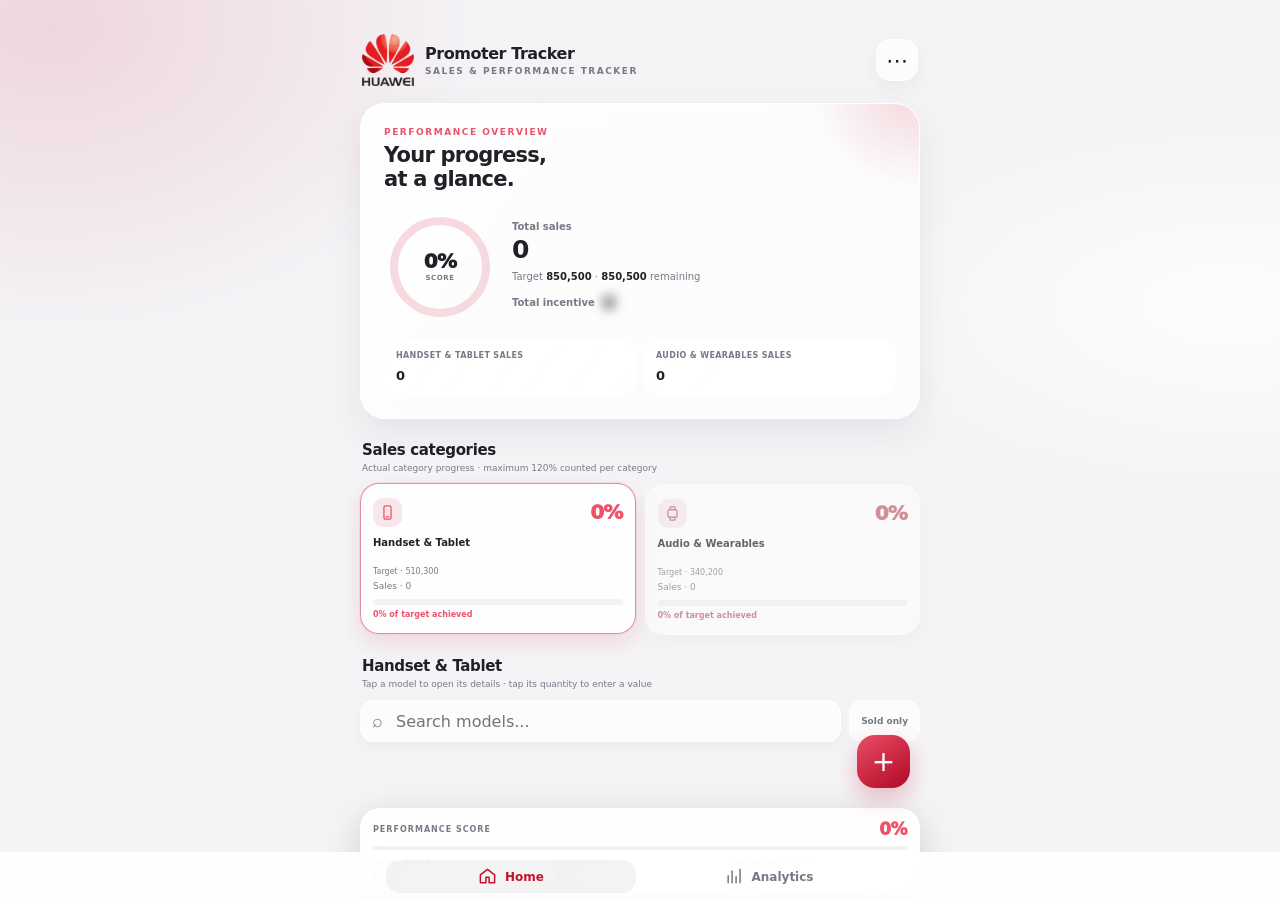
==== commit 3b384676: "Add Home and Analytics tabs with automatic overall performance history" ====
--- a/app/src/main/assets/index.html
+++ b/app/src/main/assets/index.html
@@ -92,7 +92,7 @@
 .stepper button{width:27px;height:27px;border:0;border-radius:9px;background:var(--glass-strong);box-shadow:0 2px 6px rgba(20,20,25,.08);font-size:17px;color:var(--ink)}
 .stepper .plus{background:linear-gradient(145deg,#e64b64,#b80b2b);color:#fff;box-shadow:0 4px 9px #c8102e35}
 .stepper .qty-edit{min-width:29px;height:29px;padding:0 4px;border:1px solid var(--line);border-radius:9px;background:var(--glass-strong);color:var(--red2);font-size:13px;font-weight:950;text-align:center;font-variant-numeric:tabular-nums}.stepper .qty-manual{width:54px;height:29px;padding:0 4px;border:1px solid rgba(200,16,46,.42);border-radius:9px;background:var(--field);color:var(--ink);font-size:13px;font-weight:900;text-align:center;font-variant-numeric:tabular-nums;outline:none}
-.details{display:grid;grid-column:1/-1;grid-template-columns:minmax(0,1fr);grid-template-rows:0fr;gap:0;border-top:1px solid transparent;padding-top:0;min-height:0;opacity:0;transform:translateY(-4px);transition:grid-template-rows .32s cubic-bezier(.2,.75,.25,1),padding-top .28s ease,opacity .22s ease,transform .32s ease,border-color .25s ease}
+.details{display:grid;grid-column:1/-1;grid-template-columns:minmax(0,1fr);grid-template-rows:0fr;gap:0;border-top:1px solid transparent;padding-top:0;min-height:0;opacity:0;transform:translateY(-5px);transition:grid-template-rows .38s cubic-bezier(.22,.8,.25,1),padding-top .34s ease,opacity .26s ease,transform .38s cubic-bezier(.22,.8,.25,1),border-color .3s ease}
 .model.open .details{grid-template-rows:1fr;gap:9px;border-top-color:var(--line);padding-top:10px;opacity:1;transform:translateY(0)}
 .details-inner{grid-column:1/-1;display:grid;grid-template-columns:minmax(0,1fr) minmax(0,1fr);gap:9px;min-height:0;overflow:hidden;align-content:start}
 .details label{font-size:8px;color:var(--muted);font-weight:750;display:grid;gap:5px}
@@ -254,6 +254,37 @@
 #sBackup .backup-status,#sBackup .note{line-height:1.5;text-align:left}
 #sBackup .backup-destination-row label{white-space:normal;text-align:center;line-height:1.3}
 #sBackup .backup-source,#sBackup .backup-accordion{box-sizing:border-box}
+
+/* Home and Analytics: keep the existing dashboard intact. */
+body{padding-bottom:76px}
+.pt-bottom-nav{position:fixed;z-index:8;bottom:0;left:0;right:0;display:flex;justify-content:center;gap:8px;padding:7px 14px calc(7px + env(safe-area-inset-bottom));background:var(--glass-strong);border-top:1px solid var(--line);backdrop-filter:blur(18px);-webkit-backdrop-filter:blur(18px)}
+.pt-bottom-nav button{width:min(46%,250px);border:0;background:transparent;color:var(--muted);border-radius:14px;padding:7px 10px;display:flex;align-items:center;justify-content:center;gap:8px;font-size:12px;font-weight:850}
+.pt-bottom-nav button.active{background:var(--soft);color:var(--red)}
+.pt-bottom-nav svg{width:19px;height:19px;fill:none;stroke:currentColor;stroke-width:1.9;stroke-linecap:round;stroke-linejoin:round}
+body.pt-analytics-active .app,body.pt-analytics-active .fab,body.pt-analytics-active .sticky-summary{display:none!important}
+#ptAnalytics{display:none;max-width:560px;margin:0 auto;padding:20px 14px 95px}
+body.pt-analytics-active #ptAnalytics{display:block}
+.pt-analytics-head h1{margin:0;font-size:25px;letter-spacing:-.7px}.pt-analytics-head p{font-size:12px;color:var(--muted);margin:6px 0 16px}
+.pt-switch{display:flex;padding:4px;background:var(--soft);border-radius:15px;gap:4px}
+.pt-switch button{flex:1;border:0;border-radius:12px;background:transparent;color:var(--muted);padding:11px 4px;font-size:12px;font-weight:800}
+.pt-switch button.active{background:var(--glass-strong);color:var(--red);box-shadow:0 2px 9px #0000000d}
+.pt-period{display:flex;align-items:center;justify-content:space-between;margin:15px 0}
+.pt-period button{border:1px solid var(--line);background:var(--glass-strong);border-radius:12px;padding:9px 14px;color:var(--ink);font-size:18px}
+.pt-period strong{font-size:15px}.pt-history-card{border:1px solid var(--line);border-radius:21px;background:var(--glass-strong);padding:16px;margin-bottom:14px;box-shadow:var(--shadow)}
+.pt-history-grid{display:grid;grid-template-columns:1fr 1fr;gap:10px}.pt-history-metric{background:var(--soft);border-radius:14px;padding:13px;min-width:0}
+.pt-history-metric small{display:block;color:var(--muted);font-size:10px;margin-bottom:7px}.pt-history-metric b{font-size:19px;overflow-wrap:anywhere}
+.pt-history-title{font-size:15px;font-weight:900;margin:21px 2px 10px}
+.pt-history-progress{height:8px;background:var(--soft);border-radius:12px;overflow:hidden;margin-top:14px}.pt-history-progress i{display:block;height:100%;background:linear-gradient(90deg,var(--red),var(--red2));border-radius:12px}
+.pt-history-bars{display:flex;align-items:end;justify-content:space-around;gap:7px;min-height:150px}
+.pt-history-bar{flex:1;min-width:0;text-align:center}.pt-history-pair{height:112px;display:flex;align-items:end;justify-content:center;gap:3px}
+.pt-history-pair i{width:32%;max-width:23px;min-height:2px;border-radius:5px 5px 0 0;background:var(--red2)}.pt-history-pair i:first-child{background:var(--soft);border:1px solid var(--line)}
+.pt-history-bar small{font-size:9px;color:var(--muted)}
+.pt-history-row{display:flex;justify-content:space-between;gap:12px;padding:12px 0;border-bottom:1px solid var(--line);font-size:12px}.pt-history-row:last-child{border:0}
+.pt-history-note{font-size:11px;color:var(--muted);line-height:1.6}
+body.pt-home-active .sticky-summary{bottom:calc(66px + env(safe-area-inset-bottom))}
+body.pt-home-active .fab{bottom:calc(152px + env(safe-area-inset-bottom))}
+body.pt-overview-visible .sticky-summary{opacity:0;visibility:hidden;pointer-events:none;transform:translate(-50%,16px)}
+.sticky-summary{transition:opacity .3s ease,transform .38s cubic-bezier(.22,.8,.25,1),visibility .3s}
 </style>
 </head>
 <body>
@@ -317,6 +348,29 @@
  </div>
 </div>
 
+
+<section id="ptAnalytics" aria-label="Performance history">
+ <div class="pt-analytics-head"><h1>Performance History</h1><p>Overall sales, targets and incentives over time</p></div>
+ <div class="pt-switch" role="tablist" aria-label="History period">
+  <button type="button" data-history-mode="daily">Daily</button>
+  <button type="button" data-history-mode="monthly" class="active">Monthly</button>
+  <button type="button" data-history-mode="yearly">Yearly</button>
+ </div>
+ <div class="pt-period"><button id="ptHistoryPrev" type="button" aria-label="Previous period">‹</button><strong id="ptHistoryLabel"></strong><button id="ptHistoryNext" type="button" aria-label="Next period">›</button></div>
+ <div class="pt-history-card"><div class="pt-history-grid">
+  <div class="pt-history-metric"><small>Target (AED)</small><b id="ptHistoryTarget">—</b></div>
+  <div class="pt-history-metric"><small>Sales (AED)</small><b id="ptHistorySales">—</b></div>
+  <div class="pt-history-metric"><small>Units sold</small><b id="ptHistoryUnits">—</b></div>
+  <div class="pt-history-metric"><small>Incentive (AED)</small><b id="ptHistoryIncentive">••••••</b></div>
+ </div><div class="pt-history-progress"><i id="ptHistoryFill" style="width:0"></i></div><p id="ptHistoryAchievement" class="pt-history-note"></p></div>
+ <div class="pt-history-title">Sales vs Target</div><div class="pt-history-card"><div id="ptHistoryChart" class="pt-history-bars"></div><p class="pt-history-note">Light bars: target · Red bars: sales</p></div>
+ <div class="pt-history-title">Category breakdown</div><div class="pt-history-card" id="ptHistoryCategories"></div>
+ <p class="pt-history-note">History starts when this update is installed. Older daily sales cannot be reconstructed. Sales and units are tracked from changes recorded on this device; historical targets are saved automatically. This history is stored locally and is not yet included in existing backup files.</p>
+</section>
+<nav class="pt-bottom-nav" aria-label="Main navigation">
+ <button id="ptHomeTab" type="button" class="active" aria-current="page"><svg viewBox="0 0 24 24"><path d="m3 10 9-7 9 7v10h-7v-7h-4v7H3z"/></svg>Home</button>
+ <button id="ptAnalyticsTab" type="button"><svg viewBox="0 0 24 24"><path d="M4 20V11m5 9V5m5 15v-8m5 8V3"/></svg>Analytics</button>
+</nav>
 <div class="sheet" id="addSheet"><div class="panel"><div class="grip"></div><h2>Add a model</h2>
  <label class="field">Model name<input id="newName" placeholder="e.g. New handset" maxlength="70"></label>
  <label class="field">Category<select id="newCat"><option value="m">Handset &amp; Tablet</option><option value="w">Audio &amp; Wearables</option></select></label>
@@ -458,6 +512,7 @@
  S.tm=TARGETS.m;S.tw=TARGETS.w;
  S.rows=data.map(m=>({id:m.id,n:m.n,r:m.r,u:m.u,q:m.q,g:m.g}));
  S.ts=Date.now();
+ ptCaptureHistory();
  try{localStorage.setItem(STORAGE_KEY,JSON.stringify(S));syncNativeSnapshot();}
  catch(e){toast("Storage unavailable — create a backup");}
 }
@@ -719,8 +774,21 @@
   const input=stepper.querySelector(".qty-manual");input.focus();input.select();return;
  }
  if(action==="toggle"){
-  expandedId=expandedId===m.id?null:m.id;
-  render();
+  // Animate the existing cards in place. Re-rendering innerHTML here destroys
+  // the closing transition before the browser can play it.
+  const list=$("models");
+  const opening=expandedId!==m.id;
+  if(opening&&expandedId!==null){
+   const previous=Array.from(list.querySelectorAll(".model")).find(el=>data[Number(el.dataset.index)]?.id===expandedId);
+   if(previous){
+    previous.classList.remove("open");
+    previous.querySelector(".model-main")?.setAttribute("aria-expanded","false");
+   }
+  }
+  expandedId=opening?m.id:null;
+  card.classList.toggle("open",opening);
+  card.querySelector(".model-main")?.setAttribute("aria-expanded",opening?"true":"false");
+  document.body.classList.toggle("editing-model",opening);
   return;
  }
  if(action==="delete"){
@@ -1249,6 +1317,90 @@
 
 
 
+
+/* Automatic local history. Daily deltas begin at installation; no invented backfill. */
+const PT_HISTORY_KEY="pt_performance_history_v1";
+let ptHistory={days:{},baseline:null};
+try{const saved=JSON.parse(localStorage.getItem(PT_HISTORY_KEY)||"null");if(saved&&saved.days&&typeof saved.days==="object")ptHistory=saved;}catch(e){}
+const ptDayKey=d=>[d.getFullYear(),String(d.getMonth()+1).padStart(2,"0"),String(d.getDate()).padStart(2,"0")].join("-");
+function ptSnapshot(){const t=totals();return {sales:t.sales,units:t.units,incentive:t.incentive,m:t.m.sales,w:t.w.sales,tm:TARGETS.m,tw:TARGETS.w};}
+function ptCaptureHistory(){
+ const now=new Date(),key=ptDayKey(now),cur=ptSnapshot(),old=ptHistory.baseline;
+ if(!old){ptHistory.baseline={...cur,date:key};}
+ else {
+  const prior=ptHistory.days[key]||{sales:0,units:0,incentive:0,m:0,w:0,tm:cur.tm,tw:cur.tw};
+  // A new date must not attribute previous days' totals to today.
+  for(const field of ["sales","units","incentive","m","w"])prior[field]+=(cur[field]-(Number(old[field])||0));
+  prior.tm=cur.tm;prior.tw=cur.tw;
+  ptHistory.days[key]=prior;
+  ptHistory.baseline={...cur,date:key};
+ }
+ try{localStorage.setItem(PT_HISTORY_KEY,JSON.stringify(ptHistory));}catch(e){}
+}
+let ptMode="monthly",ptOffset=0,ptCurrentTab="home";
+function ptPeriodDate(mode,offset){const d=new Date();if(mode==="daily")d.setDate(d.getDate()+offset);else if(mode==="monthly"){d.setDate(1);d.setMonth(d.getMonth()+offset);}else{d.setMonth(0,1);d.setFullYear(d.getFullYear()+offset);}return d;}
+function ptPeriodKey(mode,d){return mode==="daily"?ptDayKey(d):mode==="monthly"?ptDayKey(d).slice(0,7):String(d.getFullYear());}
+function ptAggregate(mode,d){
+ const prefix=ptPeriodKey(mode,d),keys=Object.keys(ptHistory.days).filter(k=>mode==="daily"?k===prefix:k.startsWith(prefix));
+ const r={sales:0,units:0,incentive:0,m:0,w:0,tm:0,tw:0,days:keys.length};
+ keys.sort();
+ for(const key of keys){const x=ptHistory.days[key];for(const k of ["sales","units","incentive","m","w"])r[k]+=Number(x[k])||0;r.tm=Number(x.tm)||0;r.tw=Number(x.tw)||0;}
+ if(mode!=="daily"&&keys.length){r.tm*=mode==="monthly"?1:12;r.tw*=mode==="monthly"?1:12;}
+ // For the active month/year, current targets are authoritative.
+ const now=new Date();if(ptPeriodKey(mode,d)===ptPeriodKey(mode,now)){
+  const snap=ptSnapshot();r.tm=snap.tm*(mode==="yearly"?12:1);r.tw=snap.tw*(mode==="yearly"?12:1);
+ }
+ return r;
+}
+function ptRenderHistory(){
+ const d=ptPeriodDate(ptMode,ptOffset),r=ptAggregate(ptMode,d);
+ const label=ptMode==="daily"?d.toLocaleDateString(undefined,{day:"numeric",month:"long",year:"numeric"}):ptMode==="monthly"?d.toLocaleDateString(undefined,{month:"long",year:"numeric"}):String(d.getFullYear());
+ $("ptHistoryLabel").textContent=label;
+ document.querySelectorAll("[data-history-mode]").forEach(b=>b.classList.toggle("active",b.dataset.historyMode===ptMode));
+ $("ptHistoryTarget").textContent=r.days?fmt(r.tm+r.tw):"—";
+ $("ptHistorySales").textContent=r.days?fmt(r.sales):"—";
+ $("ptHistoryUnits").textContent=r.days?fmt(r.units):"—";
+ $("ptHistoryIncentive").textContent=r.days?(incentiveVisible?fmt(r.incentive):"••••••"):"—";
+ const achievement=r.tm+r.tw?100*r.sales/(r.tm+r.tw):0;
+ $("ptHistoryFill").style.width=Math.min(100,Math.max(0,achievement))+"%";
+ $("ptHistoryAchievement").textContent=r.days?achievement.toFixed(1)+"% of recorded period target · "+r.days+" day(s) recorded":"No recorded data for this period.";
+ const cats=$("ptHistoryCategories");cats.innerHTML=r.days?[["Handset & Tablet",r.m,r.tm],["Audio & Wearables",r.w,r.tw]].map(([name,sales,target])=>'<div class="pt-history-row"><span>'+name+'</span><strong>'+fmt(sales)+' / '+fmt(target)+'</strong></div>').join(""):'<p class="pt-history-note">No category history recorded.</p>';
+ const count=ptMode==="daily"?7:ptMode==="monthly"?4:12;
+ let chart="";
+ for(let i=0;i<count;i++){
+  const period=ptPeriodDate(ptMode,ptOffset);
+  if(ptMode==="daily")period.setDate(period.getDate()-(count-i-1));
+  if(ptMode==="monthly")period.setDate(Math.max(1,period.getDate()-(count-i-1)*7));
+  if(ptMode==="yearly"){period.setMonth(i,1);}
+  const sample=ptAggregate(ptMode==="yearly"?"monthly":"daily",period);
+  const target=sample.tm+sample.tw;
+  const scale=Math.max(target,sample.sales,1);
+  const sh=Math.max(2,Math.round(100*sample.sales/scale)),th=Math.max(2,Math.round(100*target/scale));
+  const tick=ptMode==="yearly"?period.toLocaleDateString(undefined,{month:"short"}):ptMode==="monthly"?"W"+(i+1):String(period.getDate());
+  chart+='<div class="pt-history-bar"><div class="pt-history-pair"><i style="height:'+th+'px"></i><i style="height:'+sh+'px"></i></div><small>'+tick+'</small></div>';
+ }
+ $("ptHistoryChart").innerHTML=chart;
+}
+function ptSetMainTab(tab){
+ ptCurrentTab=tab;
+ document.body.classList.toggle("pt-analytics-active",tab==="analytics");
+ document.body.classList.toggle("pt-home-active",tab==="home");
+ $("ptHomeTab").classList.toggle("active",tab==="home");
+ $("ptAnalyticsTab").classList.toggle("active",tab==="analytics");
+ $("ptHomeTab").setAttribute("aria-current",tab==="home"?"page":"false");
+ $("ptAnalyticsTab").setAttribute("aria-current",tab==="analytics"?"page":"false");
+ if(tab==="analytics")ptRenderHistory();
+ window.scrollTo({top:0,behavior:"instant"});
+}
+$("ptHomeTab").addEventListener("click",()=>ptSetMainTab("home"));
+$("ptAnalyticsTab").addEventListener("click",()=>ptSetMainTab("analytics"));
+document.querySelectorAll("[data-history-mode]").forEach(b=>b.addEventListener("click",()=>{ptMode=b.dataset.historyMode;ptOffset=0;ptRenderHistory();}));
+$("ptHistoryPrev").addEventListener("click",()=>{ptOffset--;ptRenderHistory();});
+$("ptHistoryNext").addEventListener("click",()=>{if(ptOffset<0)ptOffset++;ptRenderHistory();});
+const ptRing=document.querySelector(".hero .ring");
+if(ptRing&&"IntersectionObserver" in window){new IntersectionObserver(entries=>{document.body.classList.toggle("pt-overview-visible",entries[0].isIntersecting);},{threshold:0.08}).observe(ptRing);}
+ptCaptureHistory();ptSetMainTab("home");
+
 setCategory(cat);
 syncChangelogIndicator();
 syncSecuritySettings();
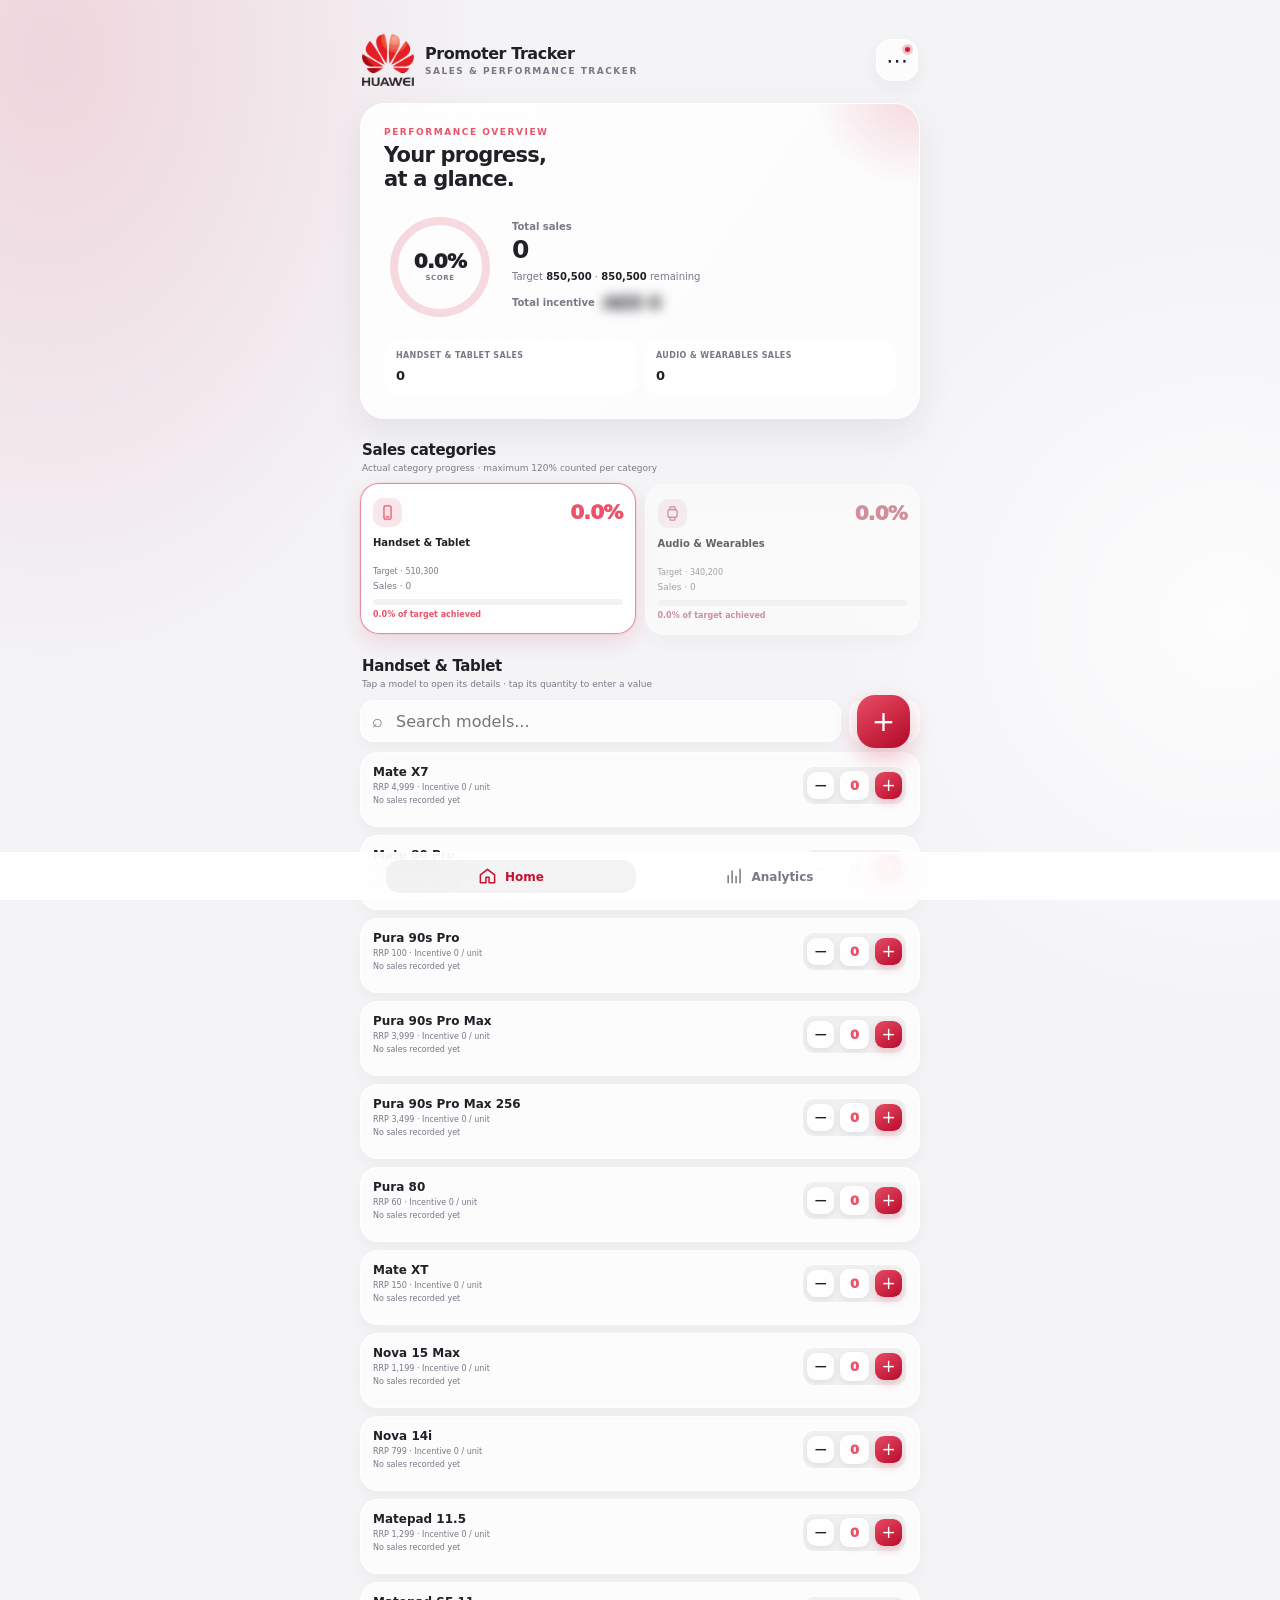
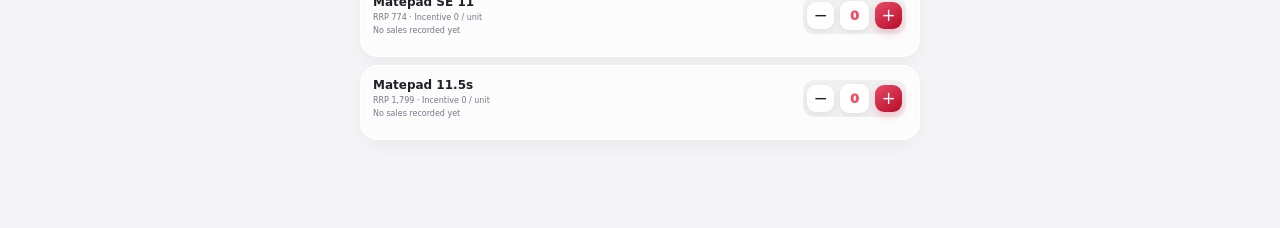
==== commit 97e725a0: "Fix Analytics tab switching by isolating navigation initialization and touch handling" ====
--- a/app/src/main/assets/index.html
+++ b/app/src/main/assets/index.html
@@ -257,8 +257,8 @@
 
 /* Home and Analytics: keep the existing dashboard intact. */
 body{padding-bottom:76px}
-.pt-bottom-nav{position:fixed;z-index:8;bottom:0;left:0;right:0;display:flex;justify-content:center;gap:8px;padding:7px 14px calc(7px + env(safe-area-inset-bottom));background:var(--glass-strong);border-top:1px solid var(--line);backdrop-filter:blur(18px);-webkit-backdrop-filter:blur(18px)}
-.pt-bottom-nav button{width:min(46%,250px);border:0;background:transparent;color:var(--muted);border-radius:14px;padding:7px 10px;display:flex;align-items:center;justify-content:center;gap:8px;font-size:12px;font-weight:850}
+.pt-bottom-nav{position:fixed;z-index:30;pointer-events:auto;bottom:0;left:0;right:0;display:flex;justify-content:center;gap:8px;padding:7px 14px calc(7px + env(safe-area-inset-bottom));background:var(--glass-strong);border-top:1px solid var(--line);backdrop-filter:blur(18px);-webkit-backdrop-filter:blur(18px)}
+.pt-bottom-nav button{touch-action:manipulation;cursor:pointer;pointer-events:auto;width:min(46%,250px);border:0;background:transparent;color:var(--muted);border-radius:14px;padding:7px 10px;display:flex;align-items:center;justify-content:center;gap:8px;font-size:12px;font-weight:850}
 .pt-bottom-nav button.active{background:var(--soft);color:var(--red)}
 .pt-bottom-nav svg{width:19px;height:19px;fill:none;stroke:currentColor;stroke-width:1.9;stroke-linecap:round;stroke-linejoin:round}
 body.pt-analytics-active .app,body.pt-analytics-active .fab,body.pt-analytics-active .sticky-summary{display:none!important}
@@ -1318,6 +1318,8 @@
 
 
 
+</script>
+<script>
 /* Automatic local history. Daily deltas begin at installation; no invented backfill. */
 const PT_HISTORY_KEY="pt_performance_history_v1";
 let ptHistory={days:{},baseline:null};
@@ -1390,7 +1392,7 @@
  $("ptHomeTab").setAttribute("aria-current",tab==="home"?"page":"false");
  $("ptAnalyticsTab").setAttribute("aria-current",tab==="analytics"?"page":"false");
  if(tab==="analytics")ptRenderHistory();
- window.scrollTo({top:0,behavior:"instant"});
+ window.scrollTo(0,0);
 }
 $("ptHomeTab").addEventListener("click",()=>ptSetMainTab("home"));
 $("ptAnalyticsTab").addEventListener("click",()=>ptSetMainTab("analytics"));
@@ -1400,10 +1402,8 @@
 const ptRing=document.querySelector(".hero .ring");
 if(ptRing&&"IntersectionObserver" in window){new IntersectionObserver(entries=>{document.body.classList.toggle("pt-overview-visible",entries[0].isIntersecting);},{threshold:0.08}).observe(ptRing);}
 ptCaptureHistory();ptSetMainTab("home");
-
-setCategory(cat);
-syncChangelogIndicator();
-syncSecuritySettings();
-updateFabVisibility();
 </script>
-
+<script>
+try{setCategory(cat);syncChangelogIndicator();syncSecuritySettings();updateFabVisibility();}catch(e){console.error('Dashboard startup:',e);}
+</script>
+
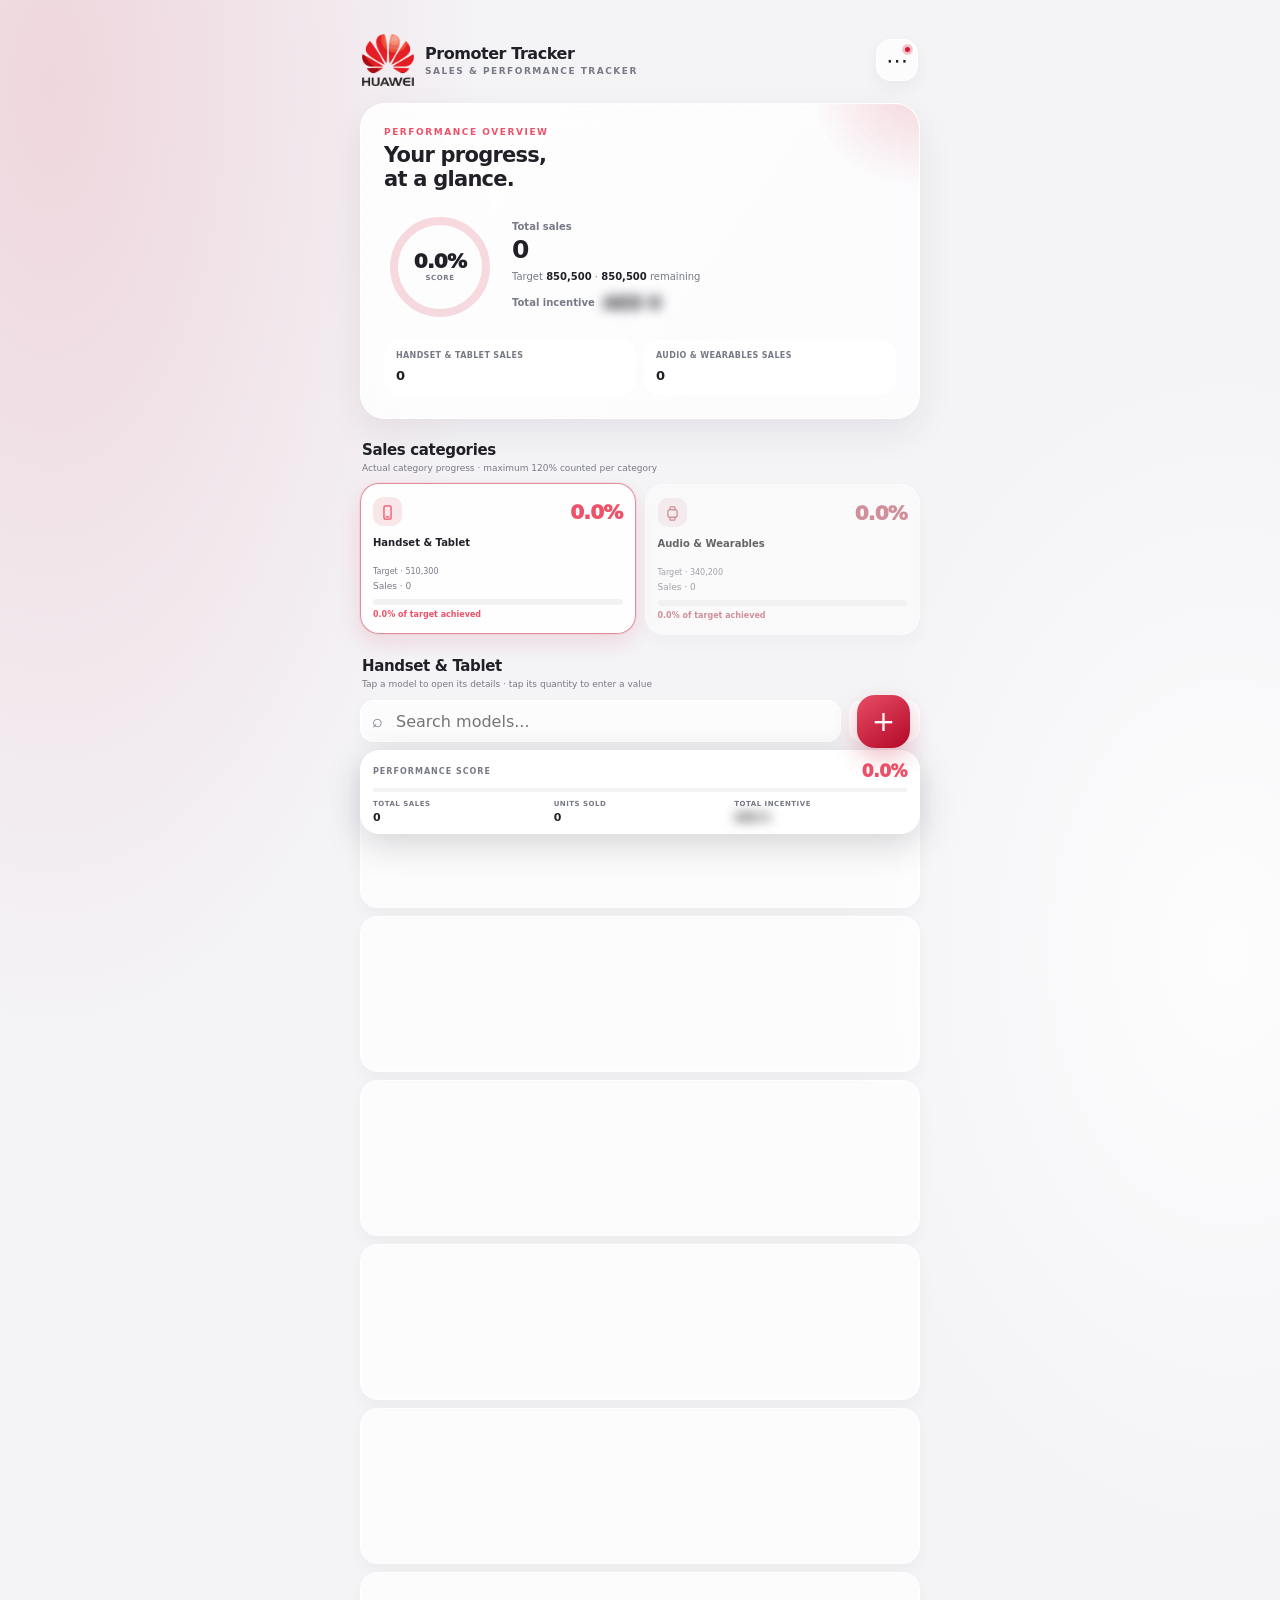
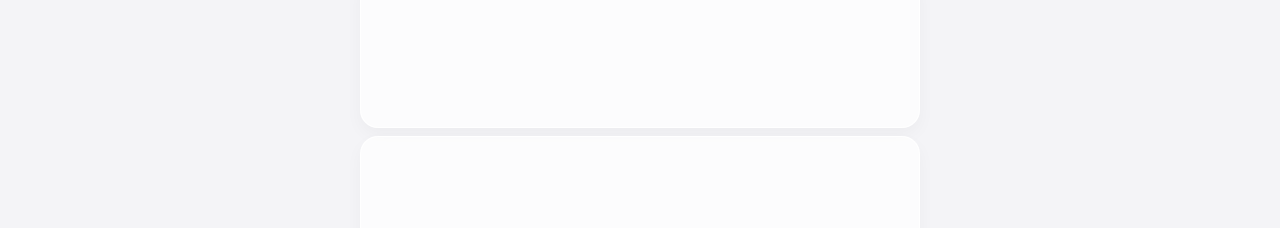
==== commit 619639e1: "Apply approved target-first dark analytics and floating navigation" ====
--- a/app/src/main/assets/index.html
+++ b/app/src/main/assets/index.html
@@ -357,15 +357,53 @@
   <button type="button" data-history-mode="yearly">Yearly</button>
  </div>
  <div class="pt-period"><button id="ptHistoryPrev" type="button" aria-label="Previous period">‹</button><strong id="ptHistoryLabel"></strong><button id="ptHistoryNext" type="button" aria-label="Next period">›</button></div>
- <div class="pt-history-card"><div class="pt-history-grid">
-  <div class="pt-history-metric"><small>Target (AED)</small><b id="ptHistoryTarget">—</b></div>
+ <div class="pt-history-card"><div class="pt-target-head"><small>COMBINED SALES TARGET</small><b id="ptMainTarget">—</b></div><div class="pt-category-targets"><div><small>Handsets & tablets</small><b id="ptMobileTarget">—</b></div><div><small>Audio & wearables</small><b id="ptWearableTarget">—</b></div></div><div class="pt-history-grid">
+  
   <div class="pt-history-metric"><small>Sales (AED)</small><b id="ptHistorySales">—</b></div>
   <div class="pt-history-metric"><small>Units sold</small><b id="ptHistoryUnits">—</b></div>
-  <div class="pt-history-metric"><small>Incentive (AED)</small><b id="ptHistoryIncentive">••••••</b></div>
+  <div class="pt-history-metric"><small>Achievement</small><b id="ptHistoryAchievementNumber">—</b></div>
  </div><div class="pt-history-progress"><i id="ptHistoryFill" style="width:0"></i></div><p id="ptHistoryAchievement" class="pt-history-note"></p></div>
- <div class="pt-history-title">Sales vs Target</div><div class="pt-history-card"><div id="ptHistoryChart" class="pt-history-bars"></div><p class="pt-history-note">Light bars: target · Red bars: sales</p></div>
+ <style>
+.pt-fold{margin:12px 0;border:1px solid var(--border,#e5e3e7);border-radius:15px;overflow:hidden;background:var(--card,#fff)}
+.pt-fold>summary{list-style:none;cursor:pointer;padding:15px;font-weight:800;display:flex;justify-content:space-between;align-items:center}
+.pt-fold>summary::-webkit-details-marker{display:none}.pt-fold>summary:after{content:"⌄";font-size:21px;opacity:.6}.pt-fold[open]>summary:after{transform:rotate(180deg)}
+.pt-fold-content{padding:12px 14px;border-top:1px solid #9993}
+.pt-model-search{width:100%;box-sizing:border-box;padding:12px;border:1px solid #9995;border-radius:10px;background:transparent;color:inherit}
+.pt-model-line{padding:12px 0;border-bottom:1px solid #9993}.pt-model-line:last-child{border:0}
+.pt-model-line strong{display:block}.pt-model-line small{display:block;opacity:.75;margin-top:4px}
+.pt-model-line details{margin-top:8px}.pt-model-line details summary{cursor:pointer;font-size:12px}
+
+.pt-fold{background:var(--glass-strong);border:1px solid var(--line);border-radius:20px;box-shadow:var(--shadow);color:var(--ink)}
+.pt-fold>summary{display:flex;align-items:center;gap:12px;padding:16px;color:var(--ink)}.pt-fold>summary:after{content:none}
+.pt-fold-icon{width:36px;height:36px;flex-shrink:0;border-radius:12px;background:var(--soft);color:var(--red2);display:grid;place-items:center;font-size:19px}
+.pt-fold-heading{flex:1}.pt-fold-heading b{display:block;font-size:14px}.pt-fold-heading small{display:block;font-size:11px;color:var(--muted);margin-top:4px;font-weight:400}
+.pt-fold-arrow{font-size:22px;color:var(--muted);transition:transform .25s}.pt-fold[open] .pt-fold-arrow{transform:rotate(180deg)}
+.pt-fold-content{border-top:1px solid var(--line);color:var(--ink);padding:15px}
+.pt-model-search{background:var(--field);color:var(--ink);border:1px solid var(--field-border);padding:12px;border-radius:12px}
+#ptModelFilters button{background:var(--soft);color:var(--ink);border:1px solid var(--line);border-radius:20px;padding:8px 10px;font-size:11px}
+#ptModelFilters button.active{background:var(--red);color:white;border-color:var(--red)}
+.pt-model-line{border-bottom:1px solid var(--line)}.pt-model-line small{color:var(--muted);opacity:1}
+.pt-model-line details summary{color:var(--red2);font-weight:700}.pt-model-line details small{display:block;background:var(--soft);padding:12px;border-radius:12px}
+.pt-target-head small{display:block;color:var(--muted);font-size:11px}.pt-target-head b{display:block;color:var(--red2);font-size:30px;margin:7px 0}
+.pt-category-targets{display:grid;grid-template-columns:1fr 1fr;gap:9px;margin:15px 0}.pt-category-targets>div{background:var(--soft);border-radius:13px;padding:12px;min-width:0}.pt-category-targets small{display:block;color:var(--muted);font-size:10px}.pt-category-targets b{display:block;margin-top:7px;font-size:15px;overflow-wrap:anywhere}
+.pt-history-grid{grid-template-columns:repeat(3,minmax(0,1fr))}.pt-history-metric{padding:10px}.pt-history-metric b{font-size:15px}
+.pt-detail-row{display:flex;justify-content:space-between;gap:12px;padding:12px 0;border-bottom:1px solid var(--line)}.pt-detail-row:last-child{border:0}.pt-detail-row span{color:var(--muted)}.pt-detail-row strong{text-align:right}
+.pt-incentive-highlight{background:var(--soft);padding:15px;border-radius:14px;margin-bottom:9px}.pt-incentive-highlight small{display:block;color:var(--muted)}.pt-incentive-highlight strong{display:block;font-size:24px;color:var(--red2);margin-top:5px}
+.pt-bottom-nav{position:fixed;bottom:calc(16px + env(safe-area-inset-bottom));left:50%;right:auto;width:auto;transform:translate(-50%,0);display:flex;gap:7px;padding:6px;background:var(--glass-strong);border:1px solid var(--line);border-radius:18px;box-shadow:var(--shadow);opacity:1;transition:transform .42s cubic-bezier(.2,.8,.2,1),opacity .32s ease;will-change:transform,opacity}
+.pt-bottom-nav.pt-nav-hidden{transform:translate(-50%,calc(100% + 38px));opacity:0;pointer-events:none}
+.pt-bottom-nav button{min-width:110px;width:auto;border-radius:13px;padding:11px 15px;background:var(--soft);color:var(--muted)}.pt-bottom-nav button.active{background:var(--red);color:white}
+</style>
+<details class="pt-fold"><summary><span class="pt-fold-icon">▤</span><span class="pt-fold-heading"><b>Performance breakdown</b><small>Targets, category sales and progress</small></span><span class="pt-fold-arrow">⌄</span></summary><div class="pt-fold-content" id="ptPerformanceDetails"></div></details>
+<details class="pt-fold"><summary><span class="pt-fold-icon">◇</span><span class="pt-fold-heading"><b>Incentive calculation</b><small>Threshold, multiplier and total payout</small></span><span class="pt-fold-arrow">⌄</span></summary><div class="pt-fold-content" id="ptIncentiveDetails"></div></details>
+<details class="pt-fold" id="ptModelFold"><summary><span class="pt-fold-icon">▦</span><span class="pt-fold-heading"><b>Model-wise analytics</b><small>Sales and incentive contributions</small></span><span class="pt-fold-arrow">⌄</span></summary><div class="pt-fold-content">
+<input id="ptModelSearch" class="pt-model-search" placeholder="Search models…" aria-label="Search models">
+<div id="ptModelFilters" style="display:flex;gap:8px;flex-wrap:wrap;margin:12px 0">
+<button type="button" data-pt-cat="all">All</button><button type="button" data-pt-cat="m">Handsets & tablets</button><button type="button" data-pt-cat="w">Audio & wearables</button><button type="button" data-pt-cat="sold">Sold only</button></div>
+<div id="ptModelRows"></div></div></details>
+<details class="pt-fold"><summary><span class="pt-fold-icon">★</span><span class="pt-fold-heading"><b>Top-selling models</b><small>Ranked by units sold</small></span><span class="pt-fold-arrow">⌄</span></summary><div class="pt-fold-content" id="ptTopModels"></div></details>
+<div class="pt-history-title">Sales vs Target</div><div class="pt-history-card"><div id="ptHistoryChart" class="pt-history-bars"></div><p class="pt-history-note">Light bars: target · Red bars: sales</p></div>
  <div class="pt-history-title">Category breakdown</div><div class="pt-history-card" id="ptHistoryCategories"></div>
- <p class="pt-history-note">History starts when this update is installed. Older daily sales cannot be reconstructed. Sales and units are tracked from changes recorded on this device; historical targets are saved automatically. This history is stored locally and is not yet included in existing backup files.</p>
+ <p class="pt-history-note">Existing sales appear in the current month and year as an opening balance. Older daily sales cannot be reconstructed. New daily changes are tracked on this device; historical targets are saved automatically. This history is stored locally and is not yet included in existing backup files.</p>
 </section>
 <nav class="pt-bottom-nav" aria-label="Main navigation">
  <button id="ptHomeTab" type="button" class="active" aria-current="page"><svg viewBox="0 0 24 24"><path d="m3 10 9-7 9 7v10h-7v-7h-4v7H3z"/></svg>Home</button>
@@ -1322,17 +1360,30 @@
 <script>
 /* Automatic local history. Daily deltas begin at installation; no invented backfill. */
 const PT_HISTORY_KEY="pt_performance_history_v1";
+let ptModelCategory="all";
 let ptHistory={days:{},baseline:null};
 try{const saved=JSON.parse(localStorage.getItem(PT_HISTORY_KEY)||"null");if(saved&&saved.days&&typeof saved.days==="object")ptHistory=saved;}catch(e){}
 const ptDayKey=d=>[d.getFullYear(),String(d.getMonth()+1).padStart(2,"0"),String(d.getDate()).padStart(2,"0")].join("-");
-function ptSnapshot(){const t=totals();return {sales:t.sales,units:t.units,incentive:t.incentive,m:t.m.sales,w:t.w.sales,tm:TARGETS.m,tw:TARGETS.w};}
+function ptSnapshot(){const t=totals();return {sales:t.sales,units:t.units,incentive:t.incentive,perUnit:t.perUnitIncentive,m:t.m.sales,w:t.w.sales,tm:TARGETS.m,tw:TARGETS.w,models:Object.fromEntries(data.map(x=>[x.id,{name:x.n,group:x.g,units:Number(x.q)||0,sales:(Number(x.r)||0)*(Number(x.q)||0),perUnit:(Number(x.u)||0)*(Number(x.q)||0),rate:Number(x.u)||0}]))};}
 function ptCaptureHistory(){
  const now=new Date(),key=ptDayKey(now),cur=ptSnapshot(),old=ptHistory.baseline;
- if(!old){ptHistory.baseline={...cur,date:key};}
+ if(!old){
+  // Preserve the current dashboard as an opening balance, without inventing past dates.
+  ptHistory.opening={...cur,date:key};
+  ptHistory.baseline={...cur,date:key};
+  ptHistory.days[key]={sales:0,units:0,incentive:0,perUnit:0,m:0,w:0,tm:cur.tm,tw:cur.tw,models:{}};
+ }
  else {
-  const prior=ptHistory.days[key]||{sales:0,units:0,incentive:0,m:0,w:0,tm:cur.tm,tw:cur.tw};
+  const prior=ptHistory.days[key]||{sales:0,units:0,incentive:0,perUnit:0,m:0,w:0,tm:cur.tm,tw:cur.tw,models:{}};
   // A new date must not attribute previous days' totals to today.
-  for(const field of ["sales","units","incentive","m","w"])prior[field]+=(cur[field]-(Number(old[field])||0));
+  for(const field of ["sales","units","incentive","perUnit","m","w"])prior[field]=(Number(prior[field])||0)+(Number(cur[field]||0)-Number(old[field]||0));
+  prior.models=prior.models||{};
+  // On older installs model history starts now, never attribute earlier sales to a fabricated date.
+  if(old.models)for(const id of new Set([...Object.keys(cur.models),...Object.keys(old.models)])){
+   const a=cur.models[id]||{},b=old.models[id]||{},v=prior.models[id]||{units:0,sales:0,perUnit:0};
+   for(const f of ["units","sales","perUnit"])v[f]=(Number(v[f])||0)+(Number(a[f])||0)-(Number(b[f])||0);
+   v.name=a.name||b.name||id;v.group=a.group||b.group||"m";v.rate=Number(a.rate??b.rate)||0;prior.models[id]=v;
+  }
   prior.tm=cur.tm;prior.tw=cur.tw;
   ptHistory.days[key]=prior;
   ptHistory.baseline={...cur,date:key};
@@ -1344,9 +1395,28 @@
 function ptPeriodKey(mode,d){return mode==="daily"?ptDayKey(d):mode==="monthly"?ptDayKey(d).slice(0,7):String(d.getFullYear());}
 function ptAggregate(mode,d){
  const prefix=ptPeriodKey(mode,d),keys=Object.keys(ptHistory.days).filter(k=>mode==="daily"?k===prefix:k.startsWith(prefix));
- const r={sales:0,units:0,incentive:0,m:0,w:0,tm:0,tw:0,days:keys.length};
+ const r={sales:0,units:0,incentive:0,perUnit:0,m:0,w:0,tm:0,tw:0,days:keys.length,openingIncluded:false,models:{}};
+ // Upgrade existing installations that already saved a baseline but no history.
+ if(!ptHistory.opening&&ptHistory.baseline){
+  ptHistory.opening={...ptHistory.baseline};
+  const k=ptHistory.baseline.date||ptDayKey(new Date());
+  if(!ptHistory.days[k])ptHistory.days[k]={sales:0,units:0,incentive:0,m:0,w:0,tm:ptHistory.baseline.tm,tw:ptHistory.baseline.tw};
+  try{localStorage.setItem(PT_HISTORY_KEY,JSON.stringify(ptHistory));}catch(e){}
+ }
  keys.sort();
- for(const key of keys){const x=ptHistory.days[key];for(const k of ["sales","units","incentive","m","w"])r[k]+=Number(x[k])||0;r.tm=Number(x.tm)||0;r.tw=Number(x.tw)||0;}
+ for(const key of keys){const x=ptHistory.days[key];for(const k of ["sales","units","incentive","perUnit","m","w"])r[k]+=Number(x[k])||0;r.tm=Number(x.tm)||0;r.tw=Number(x.tw)||0;
+  for(const [id,v] of Object.entries(x.models||{})){const y=r.models[id]||{units:0,sales:0,perUnit:0};for(const f of ["units","sales","perUnit"])y[f]+=(Number(v[f])||0);y.name=v.name;y.group=v.group;y.rate=v.rate;r.models[id]=y;}
+ }
+ // Include the existing sales only in the period containing the opening snapshot.
+ // Do not misrepresent those sales as newly made on the installation day.
+ const opening=ptHistory.opening;
+ if(opening&&mode!=="daily"&&String(opening.date||"").startsWith(prefix)){
+  for(const k of ["sales","units","incentive","perUnit","m","w"])r[k]+=Number(opening[k])||0;
+  for(const [id,v] of Object.entries(opening.models||{})){const y=r.models[id]||{units:0,sales:0,perUnit:0};for(const f of ["units","sales","perUnit"])y[f]+=(Number(v[f])||0);y.name=v.name;y.group=v.group;y.rate=v.rate;r.models[id]=y;}
+  r.openingIncluded=true;
+  r.days=Math.max(1,r.days);
+ }
+ if(mode==="daily"&&opening&&opening.date===prefix&&keys.length===0){r.days=1;r.tm=Number(opening.tm)||0;r.tw=Number(opening.tw)||0;}
  if(mode!=="daily"&&keys.length){r.tm*=mode==="monthly"?1:12;r.tw*=mode==="monthly"?1:12;}
  // For the active month/year, current targets are authoritative.
  const now=new Date();if(ptPeriodKey(mode,d)===ptPeriodKey(mode,now)){
@@ -1354,18 +1424,30 @@
  }
  return r;
 }
+function ptRenderModelDetails(r){
+ const q=($("ptModelSearch").value||"").toLowerCase().trim();
+ const list=Object.entries(r.models).map(([id,v])=>({id,...v})).filter(v=>(ptModelCategory==="all"||ptModelCategory==="sold"&&v.units>0||v.group===ptModelCategory)&&v.name.toLowerCase().includes(q)).sort((a,b)=>b.units-a.units);
+ $("ptModelRows").innerHTML=list.length?list.map(v=>'<div class="pt-model-line"><strong>'+escapeHTML(v.name)+'</strong><small>'+fmt(v.units)+' units · AED '+fmt(v.sales)+' sales · AED '+(incentiveVisible?fmt(v.perUnit):"••••••")+' model contribution</small><details><summary>Model details</summary><small>Sales: AED '+fmt(v.sales)+' · Units: '+fmt(v.units)+' · Per-unit incentive contribution: '+(incentiveVisible?"AED "+fmt(v.perUnit):"Locked — unlock incentive on Home")+'</small></details></div>').join(""):'<p class="pt-history-note">No model records for this selection. Model-wise tracking begins after this update; earlier daily breakdowns cannot be reconstructed.</p>';
+ $("ptTopModels").innerHTML=Object.values(r.models).filter(v=>v.units>0).sort((a,b)=>b.units-a.units).slice(0,5).map((v,i)=>'<div class="pt-history-row"><span>'+(i+1)+'. '+escapeHTML(v.name)+'</span><strong>'+fmt(v.units)+' units</strong></div>').join("")||'<p class="pt-history-note">No model sales recorded.</p>';
+}
 function ptRenderHistory(){
+ ptCaptureHistory();
  const d=ptPeriodDate(ptMode,ptOffset),r=ptAggregate(ptMode,d);
  const label=ptMode==="daily"?d.toLocaleDateString(undefined,{day:"numeric",month:"long",year:"numeric"}):ptMode==="monthly"?d.toLocaleDateString(undefined,{month:"long",year:"numeric"}):String(d.getFullYear());
  $("ptHistoryLabel").textContent=label;
  document.querySelectorAll("[data-history-mode]").forEach(b=>b.classList.toggle("active",b.dataset.historyMode===ptMode));
- $("ptHistoryTarget").textContent=r.days?fmt(r.tm+r.tw):"—";
+ $("ptMainTarget").textContent=r.days?"AED "+fmt(r.tm+r.tw):"—";$("ptMobileTarget").textContent=r.days?"AED "+fmt(r.tm):"—";$("ptWearableTarget").textContent=r.days?"AED "+fmt(r.tw):"—";
  $("ptHistorySales").textContent=r.days?fmt(r.sales):"—";
  $("ptHistoryUnits").textContent=r.days?fmt(r.units):"—";
- $("ptHistoryIncentive").textContent=r.days?(incentiveVisible?fmt(r.incentive):"••••••"):"—";
+ 
  const achievement=r.tm+r.tw?100*r.sales/(r.tm+r.tw):0;
+ $("ptHistoryAchievementNumber").textContent=r.days?achievement.toFixed(1)+"%":"—";
  $("ptHistoryFill").style.width=Math.min(100,Math.max(0,achievement))+"%";
- $("ptHistoryAchievement").textContent=r.days?achievement.toFixed(1)+"% of recorded period target · "+r.days+" day(s) recorded":"No recorded data for this period.";
+ $("ptHistoryAchievement").textContent=r.days?achievement.toFixed(1)+"% of recorded period target"+(r.openingIncluded?" · includes opening balance":"")+" · "+r.days+" day(s) recorded":"No recorded data for this period.";
+ const detailRow=(name,value)=>'<div class="pt-detail-row"><span>'+escapeHTML(name)+'</span><strong>'+escapeHTML(String(value))+'</strong></div>';
+ $("ptPerformanceDetails").innerHTML=detailRow("Handsets & tablets sales","AED "+fmt(r.m))+detailRow("Handsets & tablets target","AED "+fmt(r.tm))+detailRow("Audio & wearables sales","AED "+fmt(r.w))+detailRow("Audio & wearables target","AED "+fmt(r.tw))+detailRow("Combined target","AED "+fmt(r.tm+r.tw))+detailRow("Overall achievement",achievement.toFixed(1)+"%");
+ $("ptIncentiveDetails").innerHTML=incentiveVisible?'<div class="pt-incentive-highlight"><small>RECORDED EARNED INCENTIVE</small><strong>AED '+fmt(r.incentive)+'</strong></div>'+detailRow("Recorded per-unit subtotal","AED "+fmt(r.perUnit))+detailRow("KPI package when eligible","AED 600")+detailRow("Eligibility threshold","80% weighted achievement")+detailRow("Maximum payout","AED 10,000")+'<p class="pt-history-note">Below 80%: per-unit subtotal only. At or above 80%: (AED 600 + per-unit subtotal) × weighted achievement, subject to caps. Historical amounts reflect recorded changes, not recalculated monthly payroll.</p>':'<p class="pt-history-note">Incentive locked. Unlock with fingerprint on Home to view your payout.</p>';
+ ptRenderModelDetails(r);
  const cats=$("ptHistoryCategories");cats.innerHTML=r.days?[["Handset & Tablet",r.m,r.tm],["Audio & Wearables",r.w,r.tw]].map(([name,sales,target])=>'<div class="pt-history-row"><span>'+name+'</span><strong>'+fmt(sales)+' / '+fmt(target)+'</strong></div>').join(""):'<p class="pt-history-note">No category history recorded.</p>';
  const count=ptMode==="daily"?7:ptMode==="monthly"?4:12;
  let chart="";
@@ -1374,7 +1456,7 @@
   if(ptMode==="daily")period.setDate(period.getDate()-(count-i-1));
   if(ptMode==="monthly")period.setDate(Math.max(1,period.getDate()-(count-i-1)*7));
   if(ptMode==="yearly"){period.setMonth(i,1);}
-  const sample=ptAggregate(ptMode==="yearly"?"monthly":"daily",period);
+  const sample=ptAggregate(ptMode==="yearly"?"monthly":ptMode==="monthly"?"monthly":"daily",period);
   const target=sample.tm+sample.tw;
   const scale=Math.max(target,sample.sales,1);
   const sh=Math.max(2,Math.round(100*sample.sales/scale)),th=Math.max(2,Math.round(100*target/scale));
@@ -1383,7 +1465,11 @@
  }
  $("ptHistoryChart").innerHTML=chart;
 }
-function ptSetMainTab(tab){
+const ptFloatingNav=document.querySelector(".pt-bottom-nav");let ptNavTimer=null,ptLastScrollY=window.scrollY;
+function ptShowFloatingNav(){ptFloatingNav.classList.remove("pt-nav-hidden")}
+window.addEventListener("scroll",()=>{const y=window.scrollY;if(Math.abs(y-ptLastScrollY)>2){ptFloatingNav.classList.add("pt-nav-hidden");clearTimeout(ptNavTimer);ptNavTimer=setTimeout(ptShowFloatingNav,750)}ptLastScrollY=y},{passive:true});
+window.addEventListener("touchmove",()=>{if(window.scrollY>0)ptFloatingNav.classList.add("pt-nav-hidden")},{passive:true});
+function ptSetMainTab(tab){ptShowFloatingNav();
  ptCurrentTab=tab;
  document.body.classList.toggle("pt-analytics-active",tab==="analytics");
  document.body.classList.toggle("pt-home-active",tab==="home");
@@ -1394,6 +1480,8 @@
  if(tab==="analytics")ptRenderHistory();
  window.scrollTo(0,0);
 }
+$("ptModelSearch").addEventListener("input",()=>ptRenderHistory());
+document.querySelectorAll("[data-pt-cat]").forEach(b=>b.addEventListener("click",()=>{ptModelCategory=b.dataset.ptCat;ptRenderHistory();}));
 $("ptHomeTab").addEventListener("click",()=>ptSetMainTab("home"));
 $("ptAnalyticsTab").addEventListener("click",()=>ptSetMainTab("analytics"));
 document.querySelectorAll("[data-history-mode]").forEach(b=>b.addEventListener("click",()=>{ptMode=b.dataset.historyMode;ptOffset=0;ptRenderHistory();}));
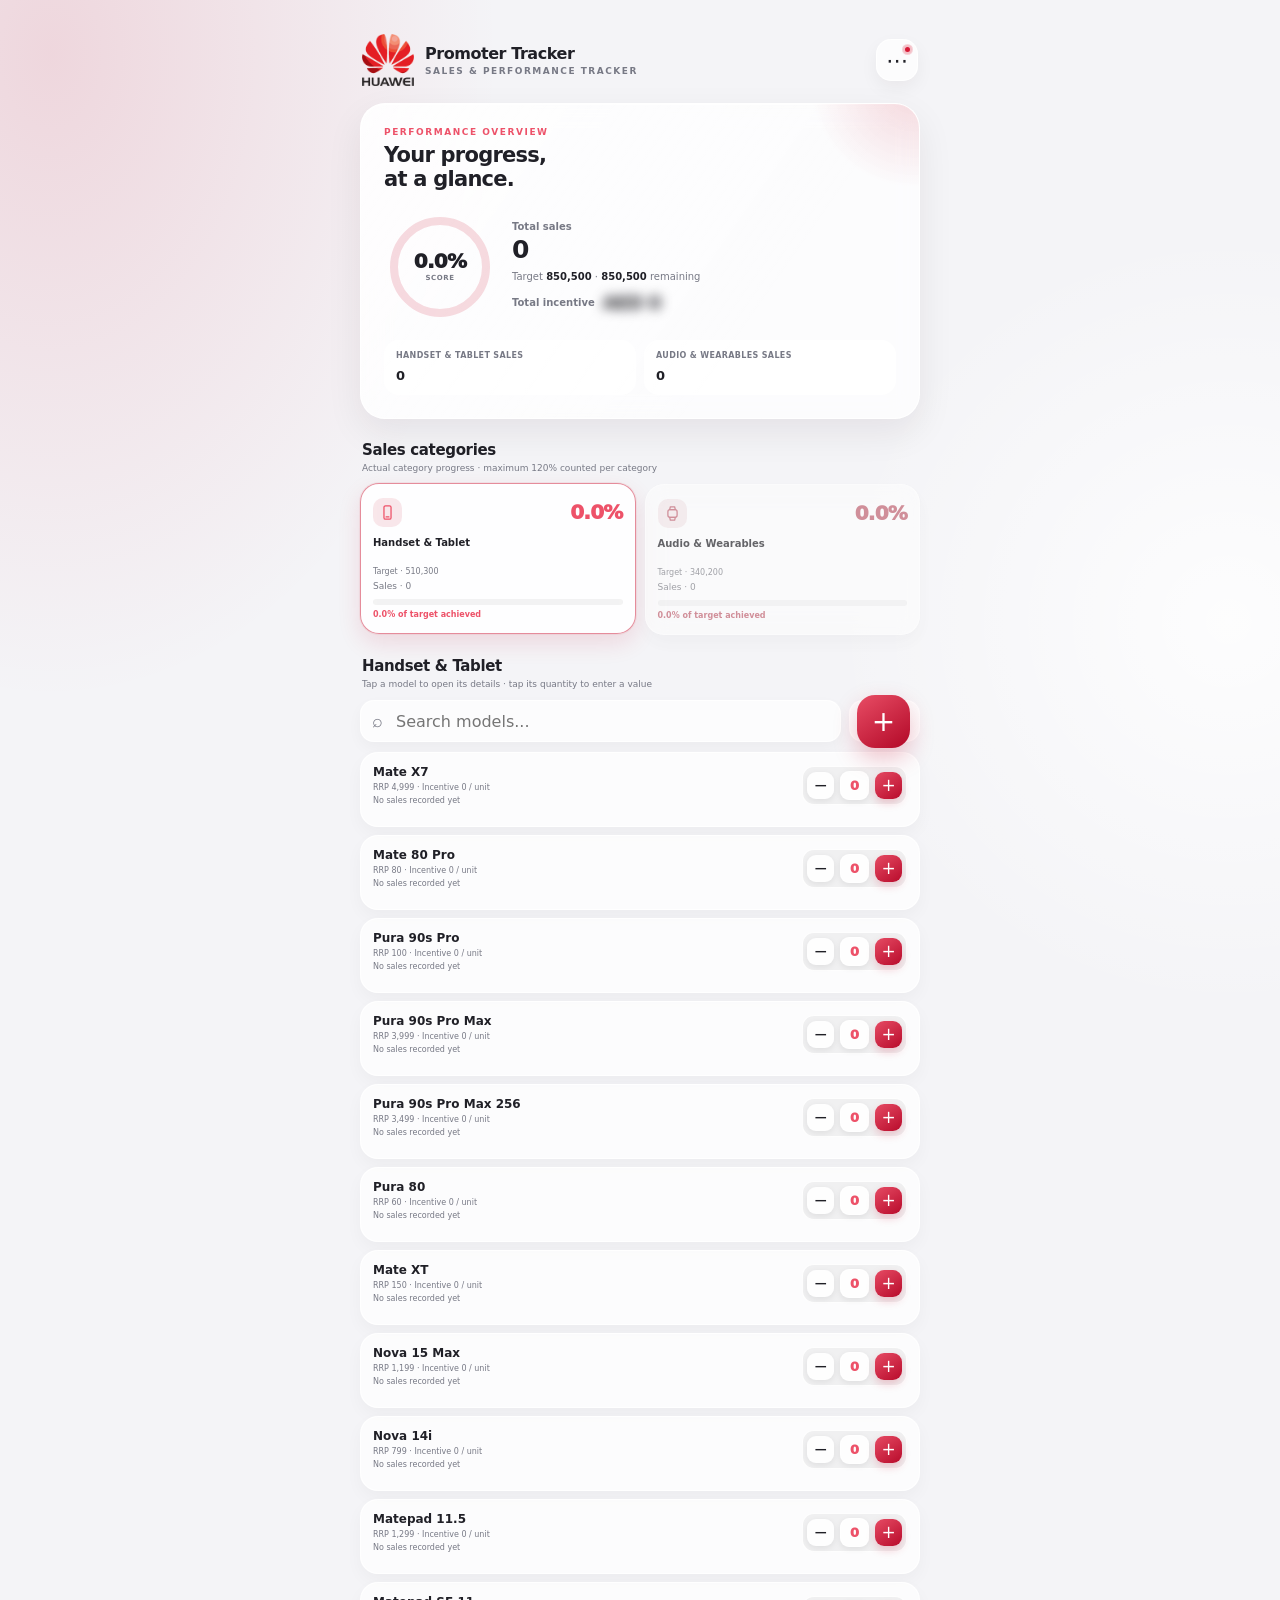
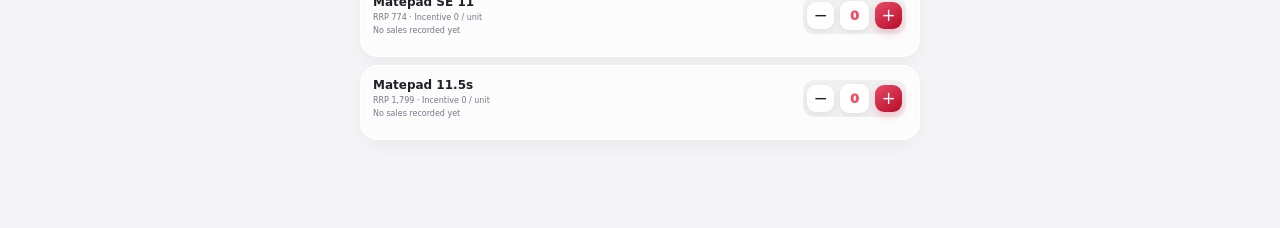
==== commit 7739f6bf: "Show sales, target and achievement directly in Analytics categories" ====
--- a/app/src/main/assets/index.html
+++ b/app/src/main/assets/index.html
@@ -357,13 +357,14 @@
   <button type="button" data-history-mode="yearly">Yearly</button>
  </div>
  <div class="pt-period"><button id="ptHistoryPrev" type="button" aria-label="Previous period">‹</button><strong id="ptHistoryLabel"></strong><button id="ptHistoryNext" type="button" aria-label="Next period">›</button></div>
- <div class="pt-history-card"><div class="pt-target-head"><small>COMBINED SALES TARGET</small><b id="ptMainTarget">—</b></div><div class="pt-category-targets"><div><small>Handsets & tablets</small><b id="ptMobileTarget">—</b></div><div><small>Audio & wearables</small><b id="ptWearableTarget">—</b></div></div><div class="pt-history-grid">
+ <div class="pt-history-card"><div class="pt-target-head"><small>OVERALL PERFORMANCE</small><div class="pt-main-metric"><span>Total target</span><b id="ptMainTarget">—</b></div><div class="pt-main-metric"><span>Total sales achieved</span><b id="ptHistorySales">—</b></div></div><div class="pt-history-grid">
   
-  <div class="pt-history-metric"><small>Sales (AED)</small><b id="ptHistorySales">—</b></div>
+  
   <div class="pt-history-metric"><small>Units sold</small><b id="ptHistoryUnits">—</b></div>
   <div class="pt-history-metric"><small>Achievement</small><b id="ptHistoryAchievementNumber">—</b></div>
  </div><div class="pt-history-progress"><i id="ptHistoryFill" style="width:0"></i></div><p id="ptHistoryAchievement" class="pt-history-note"></p></div>
  <style>
+.pt-main-metric{padding:10px 0;border-bottom:1px solid var(--line)}.pt-main-metric:last-child{border:0}.pt-main-metric span{display:block;color:var(--muted);font-size:12px}.pt-main-metric b{display:block;margin-top:6px;font-size:24px;color:var(--ink)}.pt-main-metric:nth-child(3) b{color:var(--red2)}.pt-history-grid{grid-template-columns:repeat(2,minmax(0,1fr))}.pt-category-performance{padding:15px;background:var(--glass-strong);border:1px solid var(--line);border-radius:18px;margin:10px 0;color:var(--ink)}.pt-category-performance h3{margin:0 0 12px;font-size:15px}.pt-category-stat{padding:8px 0;display:flex;align-items:center;justify-content:space-between;gap:10px;border-bottom:1px solid var(--line)}.pt-category-stat small{color:var(--muted)}.pt-category-stat strong{font-size:14px;text-align:right}.pt-category-performance .pt-history-progress{margin-top:12px}
 .pt-fold{margin:12px 0;border:1px solid var(--border,#e5e3e7);border-radius:15px;overflow:hidden;background:var(--card,#fff)}
 .pt-fold>summary{list-style:none;cursor:pointer;padding:15px;font-weight:800;display:flex;justify-content:space-between;align-items:center}
 .pt-fold>summary::-webkit-details-marker{display:none}.pt-fold>summary:after{content:"⌄";font-size:21px;opacity:.6}.pt-fold[open]>summary:after{transform:rotate(180deg)}
@@ -393,7 +394,7 @@
 .pt-bottom-nav.pt-nav-hidden{transform:translate(-50%,calc(100% + 38px));opacity:0;pointer-events:none}
 .pt-bottom-nav button{min-width:110px;width:auto;border-radius:13px;padding:11px 15px;background:var(--soft);color:var(--muted)}.pt-bottom-nav button.active{background:var(--red);color:white}
 </style>
-<details class="pt-fold"><summary><span class="pt-fold-icon">▤</span><span class="pt-fold-heading"><b>Performance breakdown</b><small>Targets, category sales and progress</small></span><span class="pt-fold-arrow">⌄</span></summary><div class="pt-fold-content" id="ptPerformanceDetails"></div></details>
+
 <details class="pt-fold"><summary><span class="pt-fold-icon">◇</span><span class="pt-fold-heading"><b>Incentive calculation</b><small>Threshold, multiplier and total payout</small></span><span class="pt-fold-arrow">⌄</span></summary><div class="pt-fold-content" id="ptIncentiveDetails"></div></details>
 <details class="pt-fold" id="ptModelFold"><summary><span class="pt-fold-icon">▦</span><span class="pt-fold-heading"><b>Model-wise analytics</b><small>Sales and incentive contributions</small></span><span class="pt-fold-arrow">⌄</span></summary><div class="pt-fold-content">
 <input id="ptModelSearch" class="pt-model-search" placeholder="Search models…" aria-label="Search models">
@@ -1436,7 +1437,7 @@
  const label=ptMode==="daily"?d.toLocaleDateString(undefined,{day:"numeric",month:"long",year:"numeric"}):ptMode==="monthly"?d.toLocaleDateString(undefined,{month:"long",year:"numeric"}):String(d.getFullYear());
  $("ptHistoryLabel").textContent=label;
  document.querySelectorAll("[data-history-mode]").forEach(b=>b.classList.toggle("active",b.dataset.historyMode===ptMode));
- $("ptMainTarget").textContent=r.days?"AED "+fmt(r.tm+r.tw):"—";$("ptMobileTarget").textContent=r.days?"AED "+fmt(r.tm):"—";$("ptWearableTarget").textContent=r.days?"AED "+fmt(r.tw):"—";
+ $("ptMainTarget").textContent=r.days?"AED "+fmt(r.tm+r.tw):"—";
  $("ptHistorySales").textContent=r.days?fmt(r.sales):"—";
  $("ptHistoryUnits").textContent=r.days?fmt(r.units):"—";
  
@@ -1445,10 +1446,9 @@
  $("ptHistoryFill").style.width=Math.min(100,Math.max(0,achievement))+"%";
  $("ptHistoryAchievement").textContent=r.days?achievement.toFixed(1)+"% of recorded period target"+(r.openingIncluded?" · includes opening balance":"")+" · "+r.days+" day(s) recorded":"No recorded data for this period.";
  const detailRow=(name,value)=>'<div class="pt-detail-row"><span>'+escapeHTML(name)+'</span><strong>'+escapeHTML(String(value))+'</strong></div>';
- $("ptPerformanceDetails").innerHTML=detailRow("Handsets & tablets sales","AED "+fmt(r.m))+detailRow("Handsets & tablets target","AED "+fmt(r.tm))+detailRow("Audio & wearables sales","AED "+fmt(r.w))+detailRow("Audio & wearables target","AED "+fmt(r.tw))+detailRow("Combined target","AED "+fmt(r.tm+r.tw))+detailRow("Overall achievement",achievement.toFixed(1)+"%");
  $("ptIncentiveDetails").innerHTML=incentiveVisible?'<div class="pt-incentive-highlight"><small>RECORDED EARNED INCENTIVE</small><strong>AED '+fmt(r.incentive)+'</strong></div>'+detailRow("Recorded per-unit subtotal","AED "+fmt(r.perUnit))+detailRow("KPI package when eligible","AED 600")+detailRow("Eligibility threshold","80% weighted achievement")+detailRow("Maximum payout","AED 10,000")+'<p class="pt-history-note">Below 80%: per-unit subtotal only. At or above 80%: (AED 600 + per-unit subtotal) × weighted achievement, subject to caps. Historical amounts reflect recorded changes, not recalculated monthly payroll.</p>':'<p class="pt-history-note">Incentive locked. Unlock with fingerprint on Home to view your payout.</p>';
  ptRenderModelDetails(r);
- const cats=$("ptHistoryCategories");cats.innerHTML=r.days?[["Handset & Tablet",r.m,r.tm],["Audio & Wearables",r.w,r.tw]].map(([name,sales,target])=>'<div class="pt-history-row"><span>'+name+'</span><strong>'+fmt(sales)+' / '+fmt(target)+'</strong></div>').join(""):'<p class="pt-history-note">No category history recorded.</p>';
+ const cats=$("ptHistoryCategories");cats.innerHTML=r.days?[["Handsets & tablets",r.m,r.tm],["Audio & wearables",r.w,r.tw]].map(([name,sales,target])=>{const pct=target>0?100*sales/target:0;return '<div class="pt-category-performance"><h3>'+name+'</h3><div class="pt-category-stat"><small>Target</small><strong>AED '+fmt(target)+'</strong></div><div class="pt-category-stat"><small>Sales</small><strong>AED '+fmt(sales)+'</strong></div><div class="pt-category-stat"><small>Achievement</small><strong>'+(target>0?pct.toFixed(1)+'%':'—')+'</strong></div><div class="pt-history-progress"><i style="width:'+Math.min(100,Math.max(0,pct))+'%"></i></div></div>'}).join(""):'<p class="pt-history-note">No category history recorded.</p>';
  const count=ptMode==="daily"?7:ptMode==="monthly"?4:12;
  let chart="";
  for(let i=0;i<count;i++){
